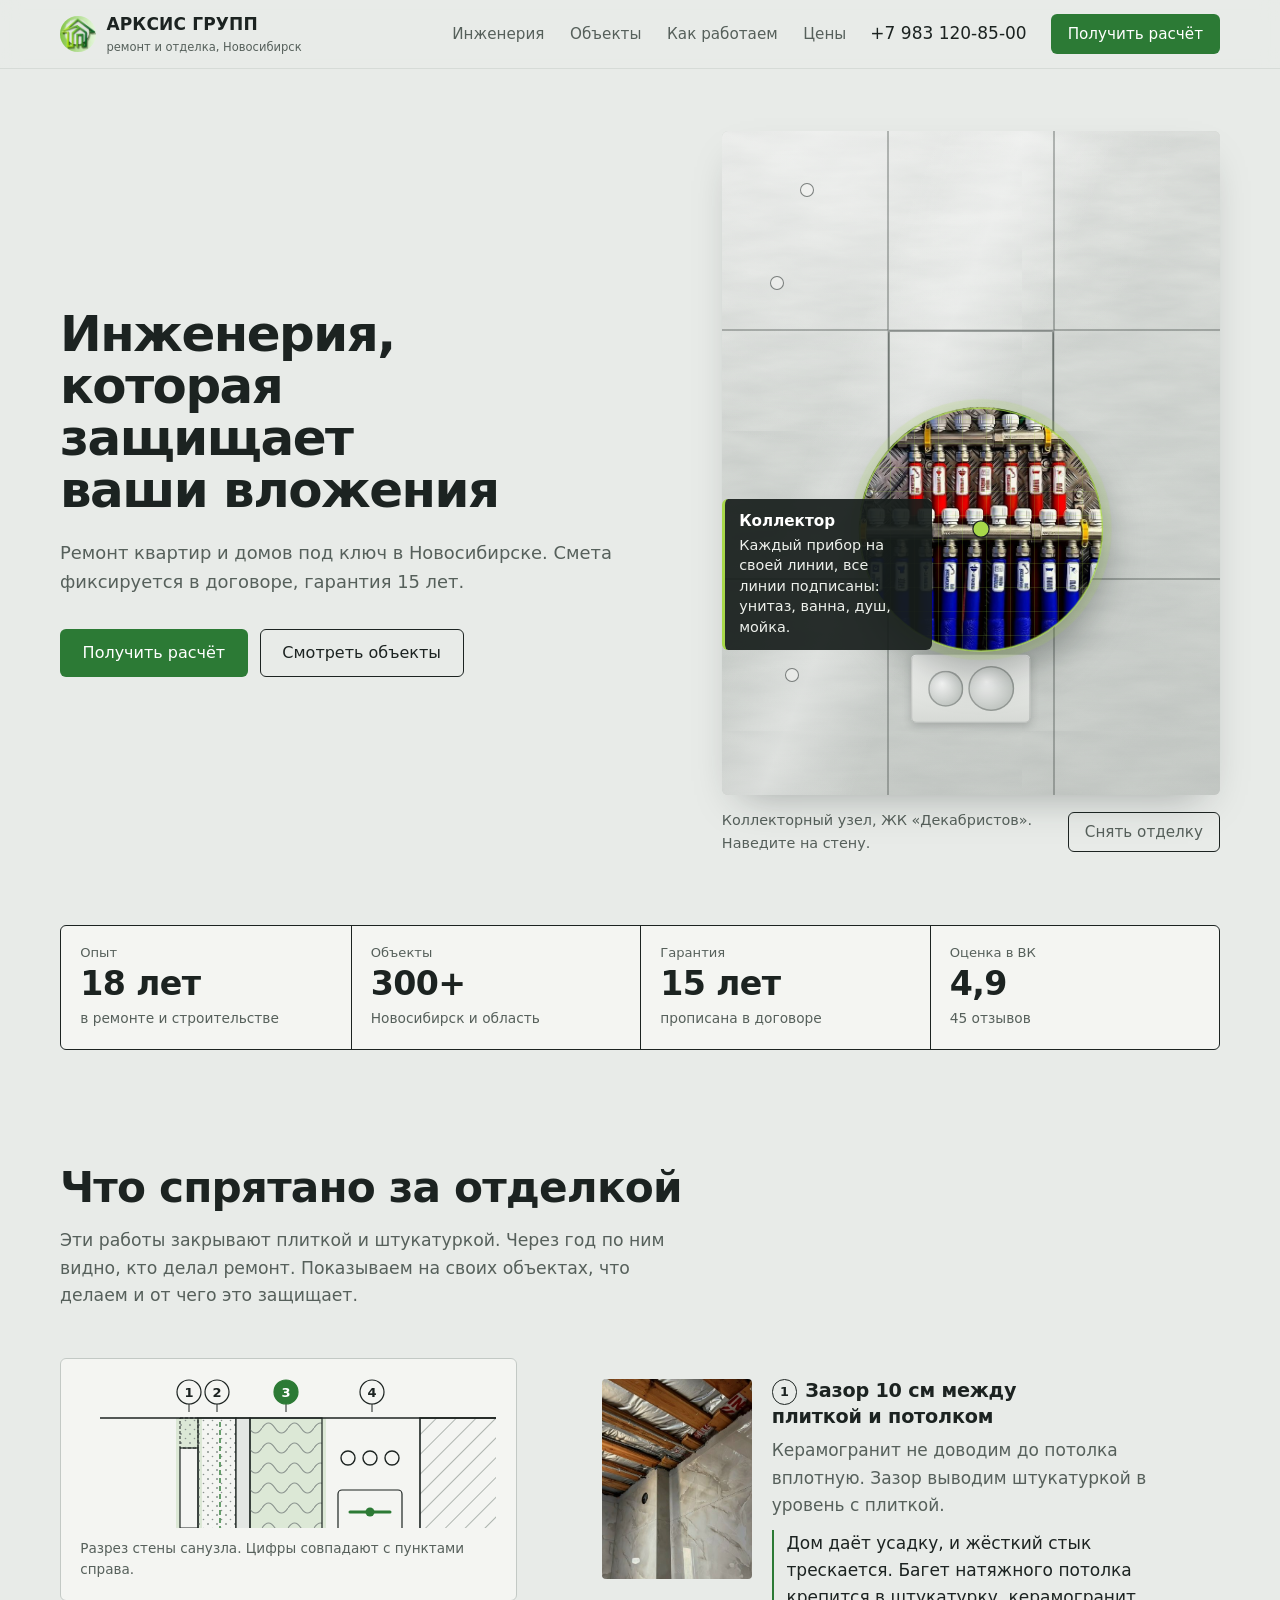
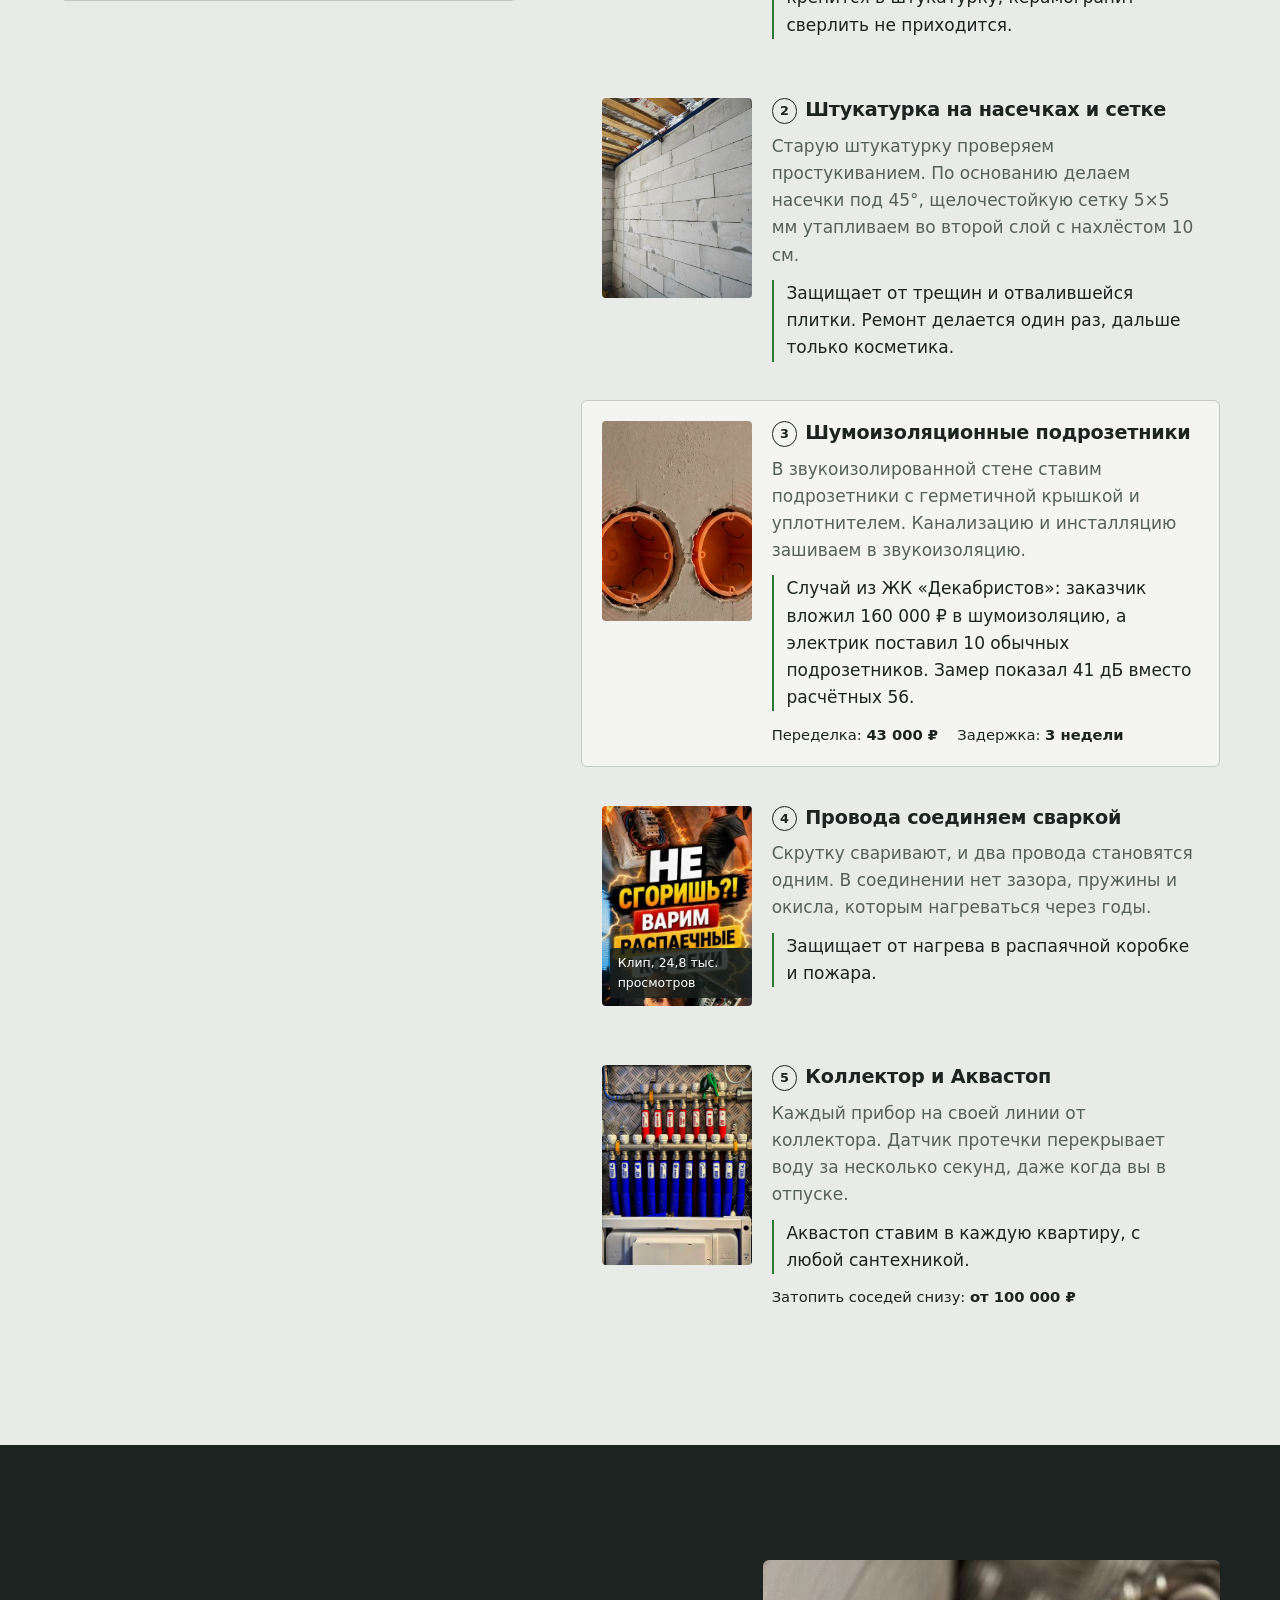
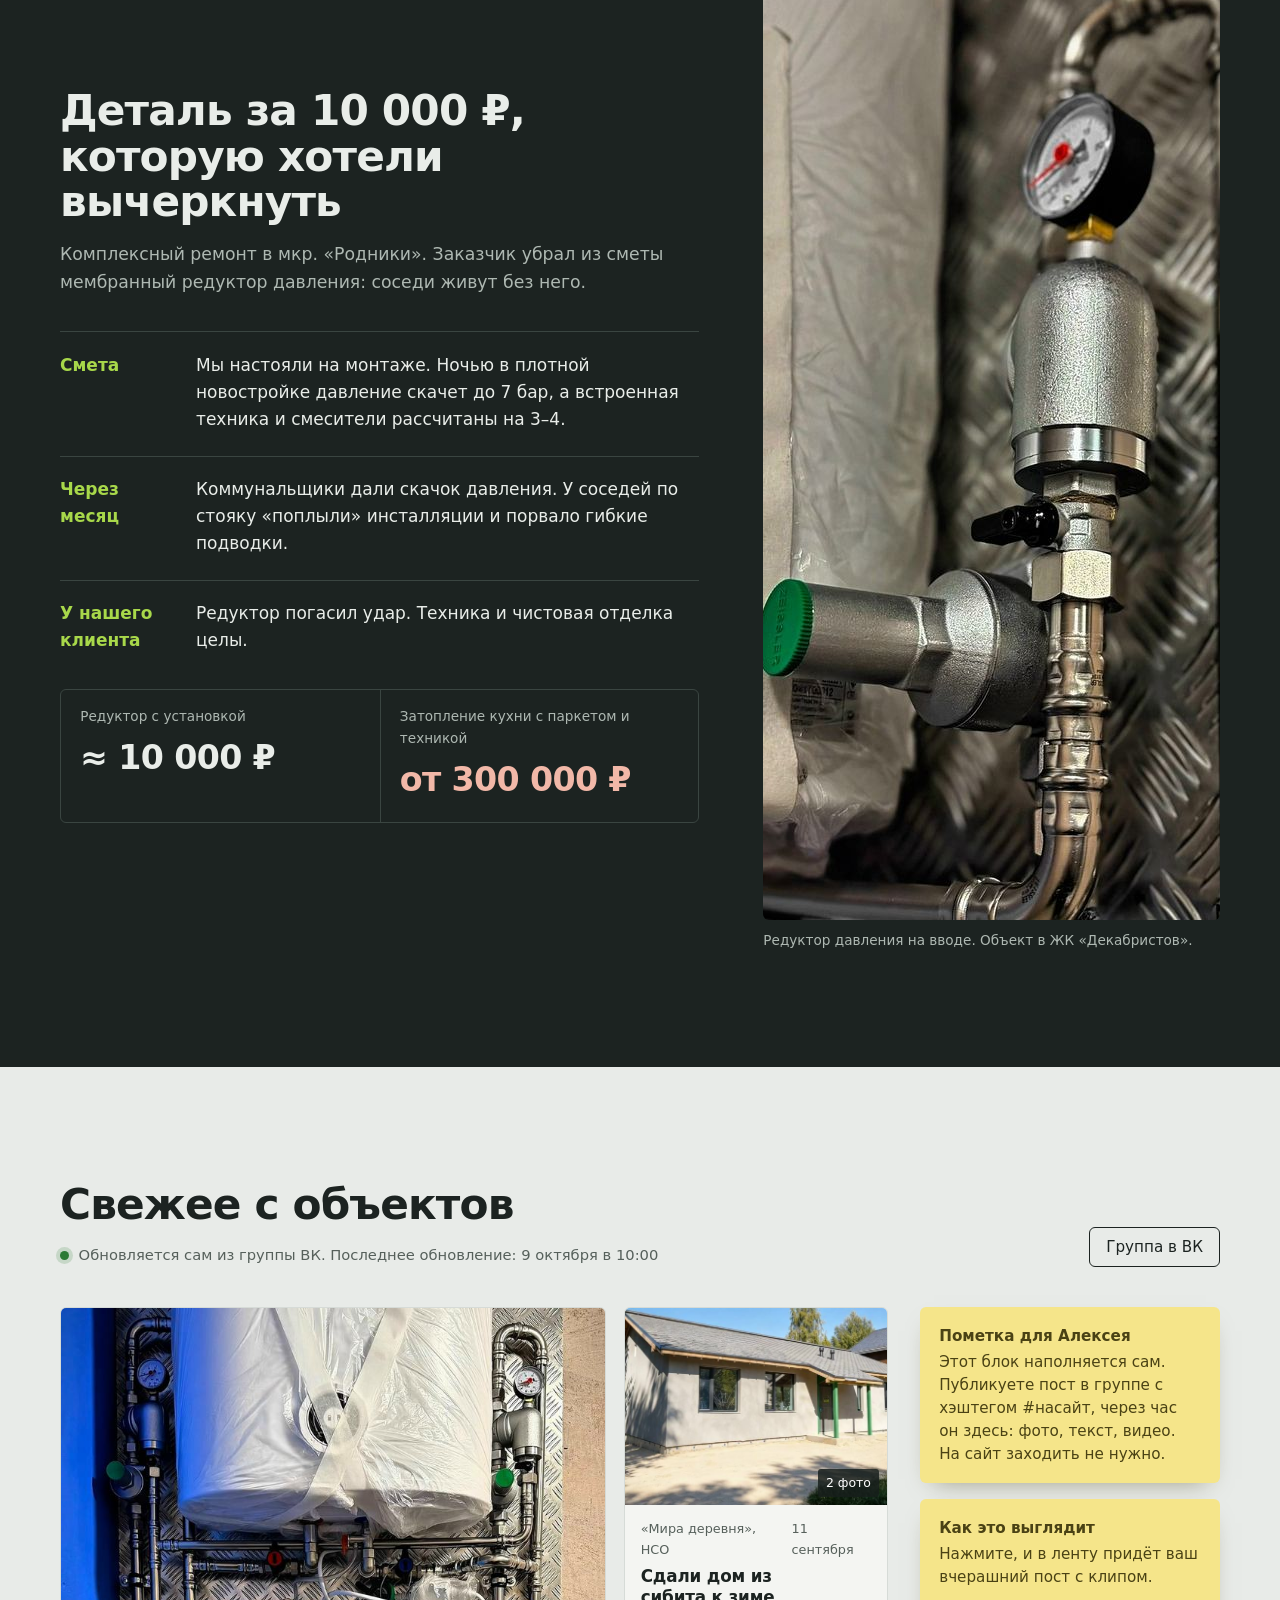
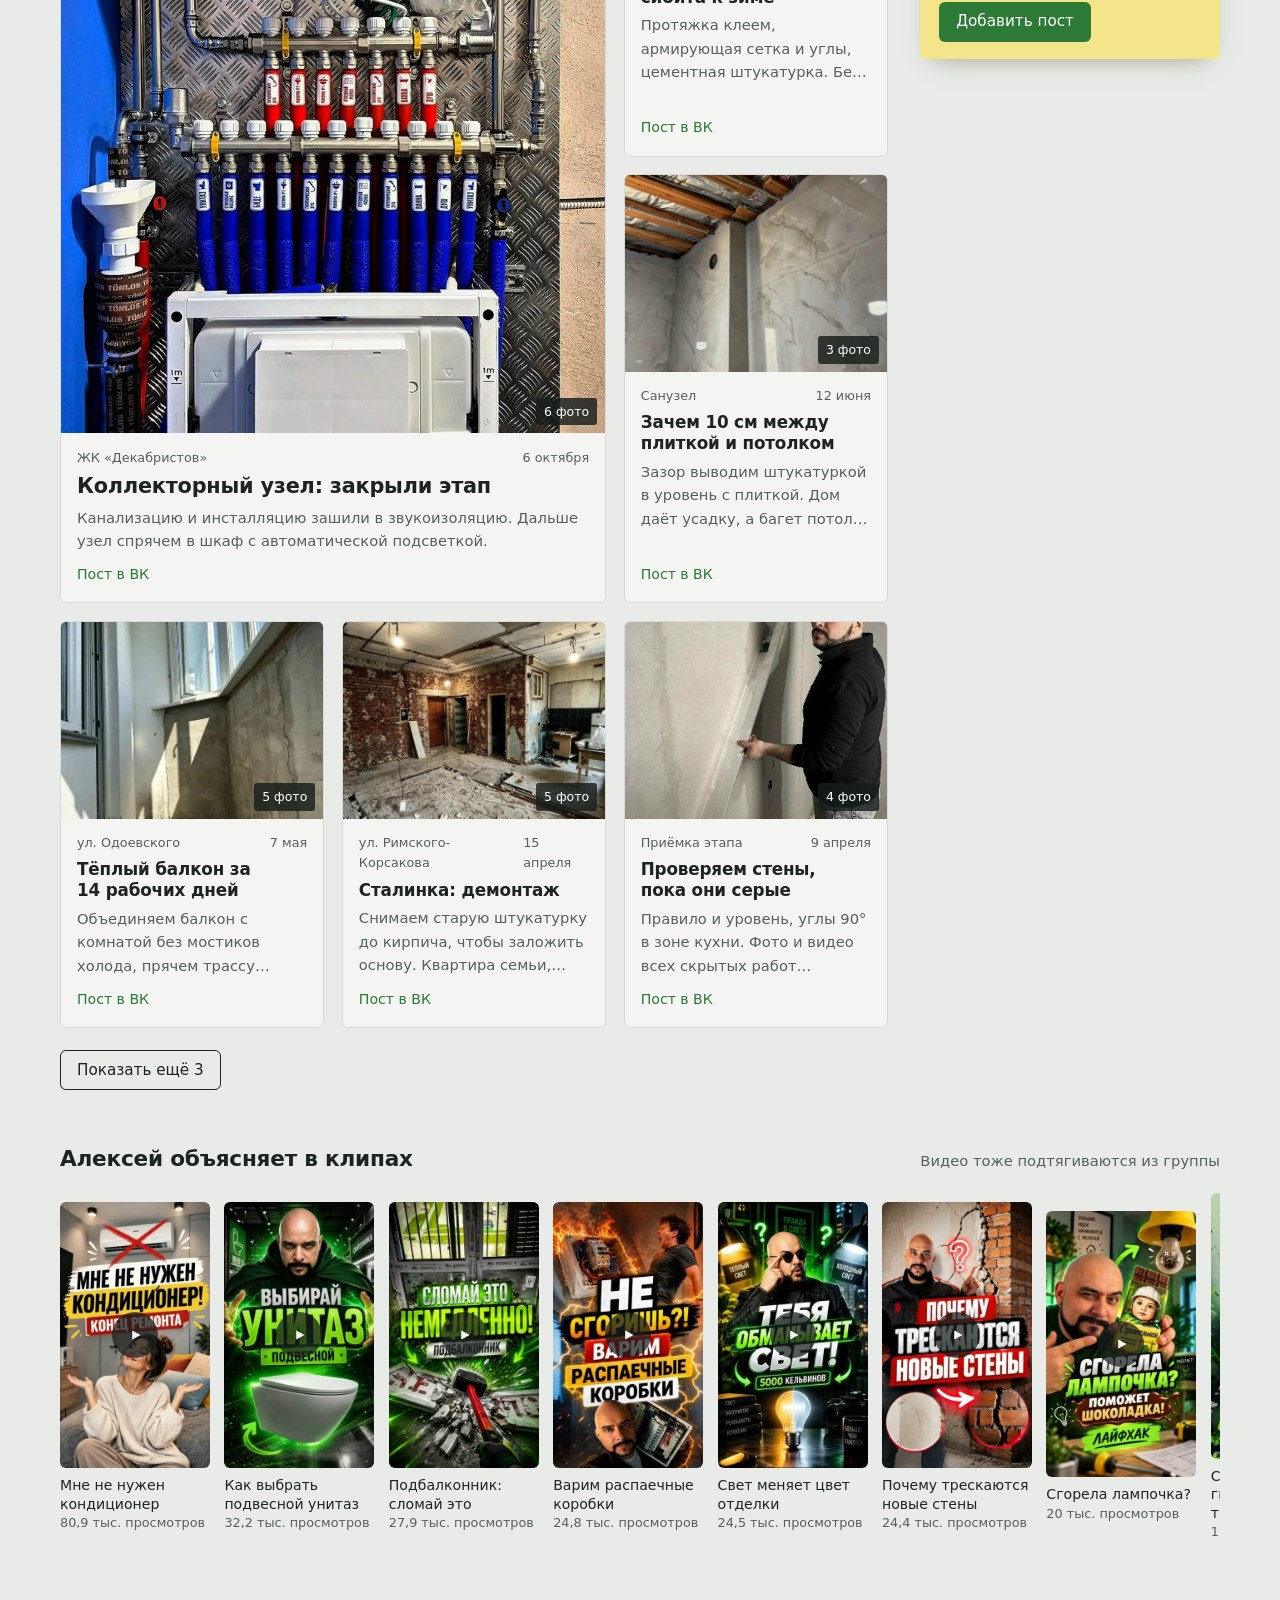
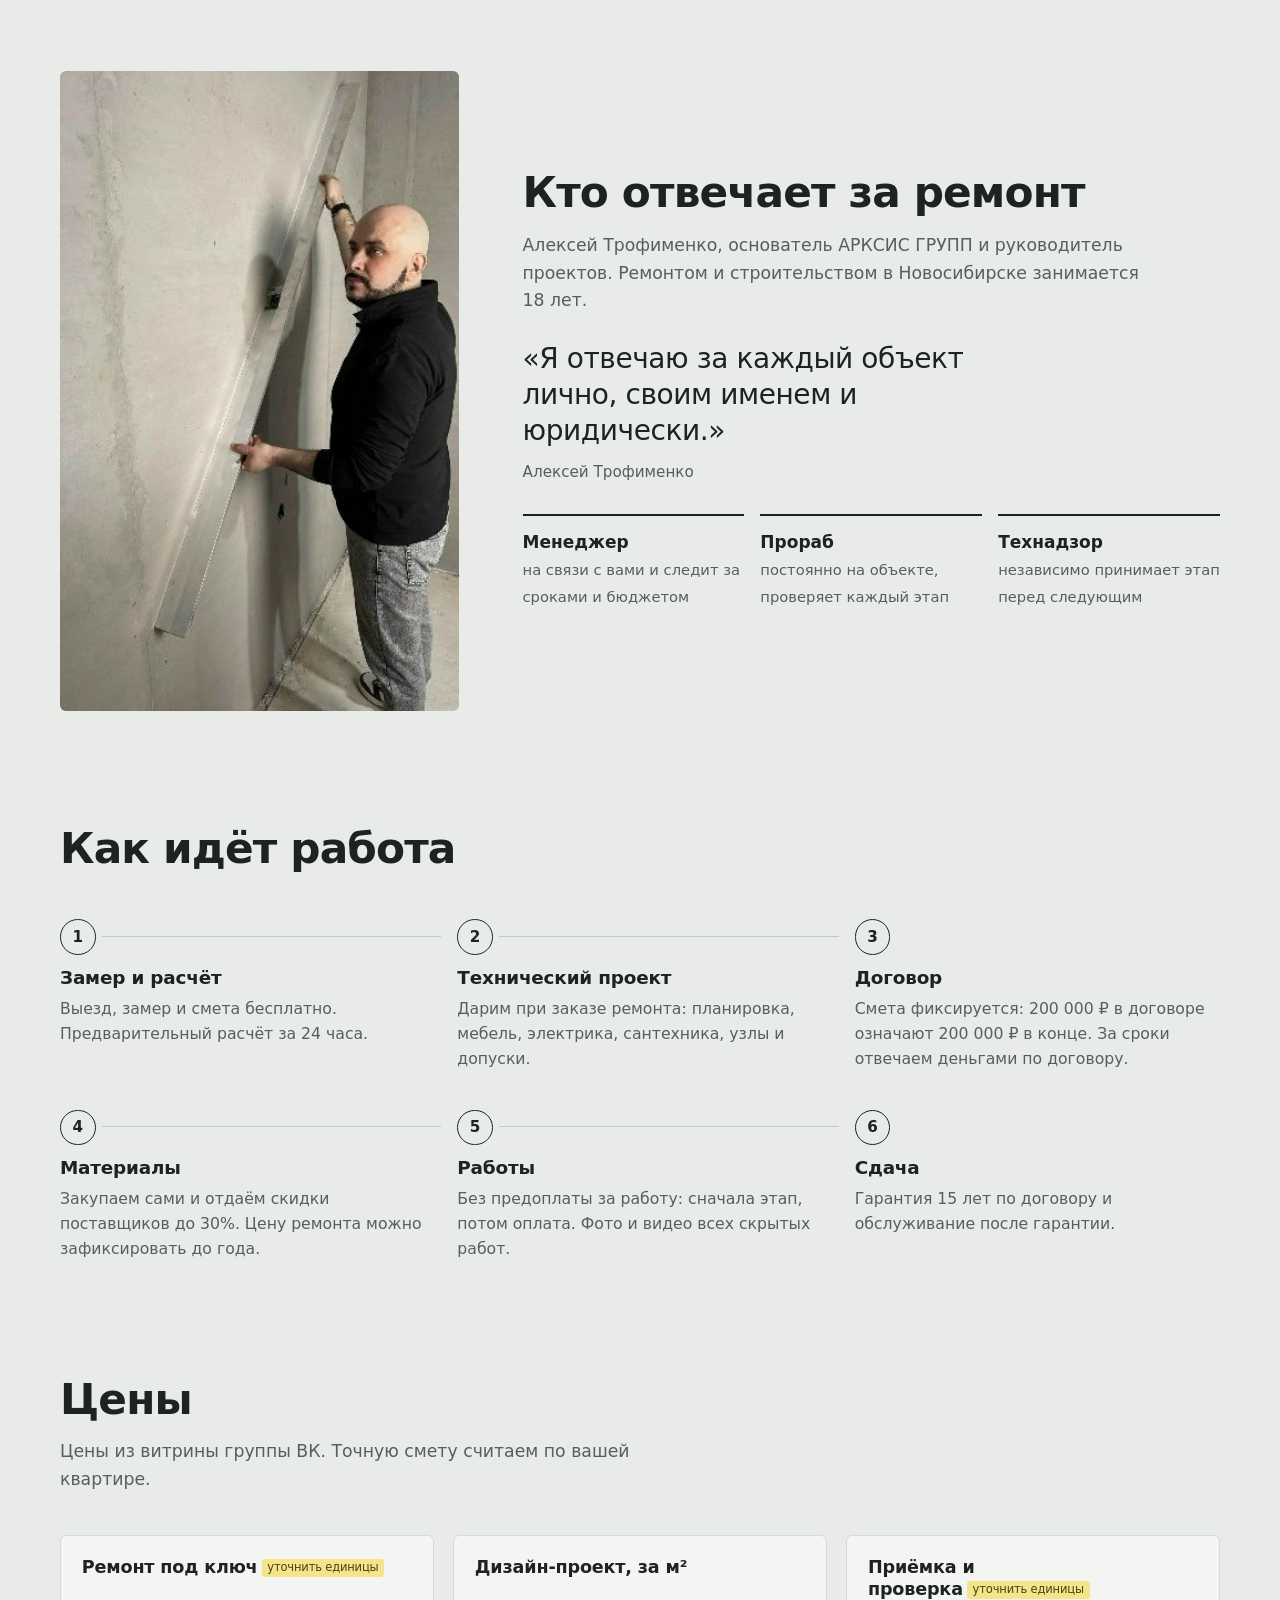
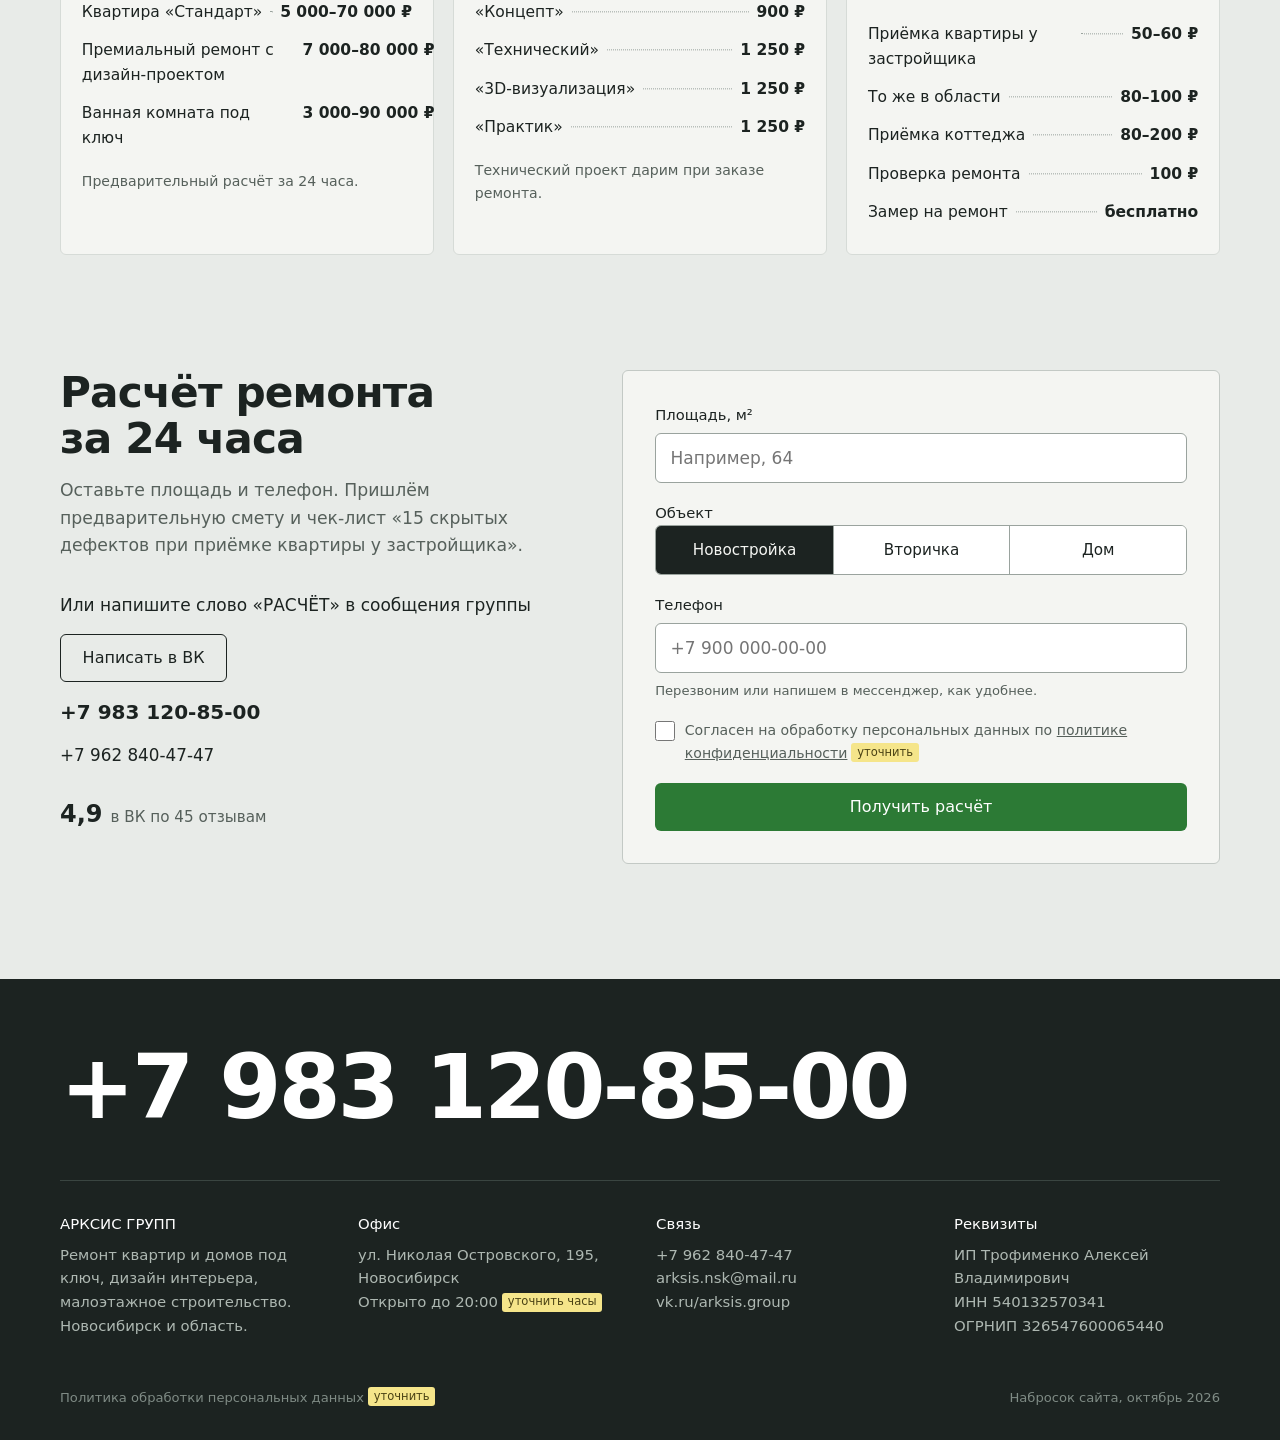
==== arksis/index.html @ 44a3e2b9 "Набросок сайта для АРКСИС ГРУПП (ремонт, Новосибирск): рентген стены и посты из ВК Co-Authored-By: C" ====
<!doctype html>
<html lang="ru">
<head>
<meta charset="utf-8">
<meta name="viewport" content="width=device-width, initial-scale=1, viewport-fit=cover">
<title>Ремонт квартир под ключ в Новосибирске | АРКСИС ГРУПП</title>
<meta name="description" content="Ремонт квартир и домов под ключ в Новосибирске. Смета фиксируется в договоре, гарантия 15 лет, технический дизайн-проект в подарок. Расчёт за 24 часа.">
<meta name="robots" content="noindex, nofollow">
<meta http-equiv="Content-Security-Policy" content="default-src 'self'; script-src 'self'; style-src 'self' 'unsafe-inline' https://fonts.googleapis.com; font-src https://fonts.gstatic.com; img-src 'self' data:; frame-src https://vkvideo.ru https://vk.com https://vk.ru; connect-src 'self'; form-action 'none'; base-uri 'self'">
<meta name="referrer" content="strict-origin-when-cross-origin">
<meta property="og:type" content="website">
<meta property="og:title" content="АРКСИС ГРУПП: инженерия, которая защищает ваши вложения">
<meta property="og:description" content="Ремонт квартир и домов под ключ в Новосибирске. Набросок сайта.">
<meta property="og:image" content="https://almes37.github.io/arksis/img/og.jpg">
<meta property="og:url" content="https://almes37.github.io/arksis/">
<meta property="og:image:width" content="1200">
<meta property="og:image:height" content="630">
<meta name="theme-color" content="#E8EBE8">
<link rel="icon" href="img/logo.jpg">
<link rel="preconnect" href="https://fonts.googleapis.com">
<link rel="preconnect" href="https://fonts.gstatic.com" crossorigin>
<link href="https://fonts.googleapis.com/css2?family=Geologica:wght@300..700&display=swap" rel="stylesheet">
<link rel="preload" as="image" href="img/hero-collector.jpg">
<script type="application/ld+json">
{"@context":"https://schema.org","@type":"HomeAndConstructionBusiness","name":"АРКСИС ГРУПП","description":"Ремонт квартир и домов под ключ, дизайн интерьера, малоэтажное строительство","telephone":["+7 983 120-85-00","+7 962 840-47-47"],"email":"arksis.nsk@mail.ru","address":{"@type":"PostalAddress","streetAddress":"ул. Николая Островского, 195","addressLocality":"Новосибирск","addressCountry":"RU"},"areaServed":"Новосибирск и Новосибирская область","sameAs":["https://vk.ru/arksis.group"],"aggregateRating":{"@type":"AggregateRating","ratingValue":"4.9","reviewCount":"45"}}
</script>
<style>
:root{
  --bg:#E8EBE8; --paper:#F4F5F2; --ink:#1C2321; --muted:#56605B; --line:#C3C9C5; --line-2:#D6DBD7;
  --green:#2C7A35; --green-d:#22622A; --lime:#A8D84A; --tint:#DCE8D6; --note:#F5E58A; --note-ink:#4A4214;
  --r:6px; --wrap:1240px; --pad:clamp(16px,4vw,40px);
  --sh:0 18px 40px -18px rgba(28,35,33,.35);
  --f:"Geologica",system-ui,-apple-system,"Segoe UI",Roboto,Arial,sans-serif;
  color-scheme:light;
}
*{box-sizing:border-box}
html{scroll-behavior:smooth;-webkit-text-size-adjust:100%}
@media (prefers-reduced-motion:reduce){html{scroll-behavior:auto}}
body{margin:0;background:var(--bg);color:var(--ink);font:400 17px/1.6 var(--f);font-feature-settings:"tnum" 0;-webkit-font-smoothing:antialiased}
img{max-width:100%;display:block}
a{color:inherit}
button{font:inherit;color:inherit}
:focus-visible{outline:2px solid var(--green);outline-offset:3px;border-radius:3px}
.wrap{max-width:var(--wrap);margin-inline:auto;padding-inline:var(--pad)}
.sr{position:absolute!important;width:1px;height:1px;overflow:hidden;clip:rect(0 0 0 0);white-space:nowrap}
h1,h2,h3{margin:0;font-weight:600;letter-spacing:-.02em;text-wrap:balance}
h2{font-size:clamp(1.9rem,3.3vw,2.9rem);line-height:1.08}
h3{font-size:1.2rem;line-height:1.25;letter-spacing:-.01em}
p{margin:0}
.lead{color:var(--muted);font-size:1.08rem;max-width:58ch;margin-top:1rem}
section{padding-block:clamp(4.5rem,9vw,7.5rem)}
.num{font-variant-numeric:tabular-nums}

/* кнопки */
.btn{display:inline-flex;align-items:center;justify-content:center;gap:.5rem;min-height:48px;padding:0 1.35rem;border-radius:var(--r);border:1.5px solid transparent;font-weight:500;font-size:1rem;text-decoration:none;cursor:pointer;white-space:nowrap;transition:background-color .2s,border-color .2s,transform .12s}
.btn:active{transform:translateY(1px)}
.btn-main{background:var(--green);color:#fff}
.btn-main:hover{background:var(--green-d)}
.btn-line{border-color:var(--ink);background:transparent}
.btn-line:hover{background:var(--ink);color:var(--paper)}
.btn-small{min-height:40px;padding:0 1rem;font-size:.95rem}

/* пометки наброска */
.ask{display:inline-block;background:var(--note);color:var(--note-ink);font-size:.72rem;font-weight:500;line-height:1;padding:.32em .5em;border-radius:3px;vertical-align:.15em;margin-left:.35em;white-space:nowrap}
.sketch-note{background:var(--note);color:var(--note-ink);border-radius:var(--r);padding:1.1rem 1.2rem;font-size:.95rem;line-height:1.5;box-shadow:0 10px 24px -14px rgba(74,66,20,.6)}
.sketch-note b{display:block;font-weight:600;margin-bottom:.25rem}

/* шапка */
.top{position:sticky;top:0;z-index:30;background:rgba(232,235,232,.88);backdrop-filter:blur(10px);-webkit-backdrop-filter:blur(10px);border-bottom:1px solid var(--line-2)}
.top .wrap{display:flex;align-items:center;gap:1.5rem;height:68px}
.brand{display:flex;align-items:center;gap:.65rem;text-decoration:none;font-weight:600;letter-spacing:.01em}
.brand img{width:36px;height:36px;border-radius:50%}
.brand small{display:block;font-weight:400;font-size:.72rem;color:var(--muted);letter-spacing:0}
.nav{display:flex;gap:1.6rem;margin-left:auto}
.nav a{text-decoration:none;color:var(--muted);font-size:.95rem;white-space:nowrap}
.nav a:hover{color:var(--ink)}
.top-phone{font-weight:500;text-decoration:none;white-space:nowrap}
@media (max-width:1140px){.nav{display:none}.top-phone{margin-left:auto}}
.brand span{white-space:nowrap}
@media (max-width:560px){.top .wrap{height:58px;gap:.75rem}.top-phone{display:none}.brand small{display:none}.brand{font-size:.95rem;margin-right:auto}.brand img{width:32px;height:32px}}

/* первый экран */
.hero{padding-block:clamp(1.5rem,4vw,3rem) clamp(2rem,5vw,3.5rem)}
.hero .wrap{display:grid;grid-template-columns:minmax(0,6fr) minmax(0,5fr);gap:clamp(2rem,5vw,4.5rem);align-items:center;min-height:calc(100dvh - 68px - 5rem)}
.hero h1{font-size:clamp(2.3rem,3.9vw,3.5rem);line-height:1.04;letter-spacing:-.03em;max-width:15ch}
.hero .lead{font-size:clamp(1.05rem,1.4vw,1.2rem);margin-top:1.4rem}
.hero-cta{display:flex;flex-wrap:wrap;gap:.75rem;margin-top:2rem}
.hero-visual{justify-self:end;width:100%;max-width:calc(min(100dvh - 190px, 760px) * .75)}
@media (max-width:860px){
  .hero .wrap{grid-template-columns:1fr;min-height:0;gap:2rem}
  .hero-visual{justify-self:stretch;max-width:520px;margin-inline:auto}
}

/* рентген стены */
.xr{position:relative;aspect-ratio:3/4;border-radius:var(--r);overflow:hidden;background:#cdd1cd;box-shadow:var(--sh);touch-action:pan-y;user-select:none;-webkit-user-select:none;cursor:crosshair}
.xr-finish{position:absolute;inset:0;
  --seam:linear-gradient(rgba(58,66,62,.34),rgba(58,66,62,.34));
  background-image:
    var(--seam),var(--seam),var(--seam),var(--seam),
    linear-gradient(112deg,rgba(255,255,255,0) 28%,rgba(255,255,255,.38) 40%,rgba(255,255,255,0) 52%),
    radial-gradient(120% 80% at 20% 0%,rgba(255,255,255,.5),rgba(255,255,255,0) 60%),
    url("data:image/svg+xml,%3Csvg xmlns='http://www.w3.org/2000/svg' width='300' height='300'%3E%3Cfilter id='n'%3E%3CfeTurbulence type='fractalNoise' baseFrequency='.012 .05' numOctaves='4' seed='7'/%3E%3CfeColorMatrix values='0 0 0 0 .35  0 0 0 0 .38  0 0 0 0 .37  0 0 0 .32 -.05'/%3E%3C/filter%3E%3Crect width='100%25' height='100%25' filter='url(%23n)'/%3E%3C/svg%3E"),
    linear-gradient(170deg,#e4e6e3,#d3d7d3 55%,#c8ccc8);
  background-size:100% 2px,100% 2px,2px 100%,2px 100%,100% 100%,100% 100%,300px 300px,100% 100%;
  background-position:0 30%,0 67.5%,33.333% 0,66.666% 0,0 0,0 0,0 0,0 0;
  background-repeat:no-repeat,no-repeat,no-repeat,no-repeat,no-repeat,no-repeat,repeat,no-repeat}
.xr-door{position:absolute;left:33.333%;top:30%;width:33.333%;height:37.5%;border-radius:2px;box-shadow:inset 0 0 0 2px rgba(40,48,45,.42),inset 0 2px 0 rgba(255,255,255,.45),0 0 0 1px rgba(255,255,255,.3)}

.xr-door::after{content:"";position:absolute;left:3%;right:3%;bottom:-7px;height:4px;border-radius:3px;background:#fff7e0;box-shadow:0 0 22px 8px rgba(255,232,180,.6),0 0 4px 1px rgba(255,240,205,.9)}
.xr-flush{position:absolute;left:50%;top:84%;width:24%;aspect-ratio:2/1.15;transform:translate(-50%,-50%);border-radius:5px;background:linear-gradient(180deg,#f7f8f6,#d6d9d5);box-shadow:0 3px 8px rgba(30,38,35,.22),inset 0 1px 0 #fff,inset 0 0 0 1px rgba(40,48,45,.18)}
.xr-flush::before,.xr-flush::after{content:"";position:absolute;top:50%;width:30%;aspect-ratio:1;border-radius:50%;transform:translateY(-50%);background:radial-gradient(circle at 40% 35%,#ffffff,#c3c8c4 70%);box-shadow:inset 0 0 0 1.5px rgba(40,48,45,.3)}
.xr-flush::before{left:14%}.xr-flush::after{right:14%;width:38%;}
.xr-inside{position:absolute;inset:0;clip-path:circle(var(--lr,0px) at var(--x,50%) var(--y,50%));will-change:clip-path}
.xr-inside img{width:100%;height:100%;object-fit:cover}
.xr-inside::after{content:"";position:absolute;inset:0;background-image:linear-gradient(rgba(168,216,74,.16) 1px,transparent 1px),linear-gradient(90deg,rgba(168,216,74,.16) 1px,transparent 1px);background-size:24px 24px;pointer-events:none}
.xr-ring{position:absolute;left:0;top:0;width:200px;height:200px;margin:-100px 0 0 -100px;border-radius:50%;pointer-events:none;border:1.5px solid var(--lime);box-shadow:0 0 0 7px rgba(168,216,74,.16),0 16px 34px rgba(10,20,15,.38);transform:translate(var(--x,50%),var(--y,50%)) scale(var(--k,1));will-change:transform;transition:opacity .3s}
.xr-ring::before{content:"";position:absolute;inset:-1px;border-radius:50%;background:repeating-conic-gradient(from 0deg,rgba(246,250,240,.9) 0 .8deg,transparent .8deg 10deg);-webkit-mask:radial-gradient(circle,transparent calc(100% - 9px),#000 calc(100% - 8px));mask:radial-gradient(circle,transparent calc(100% - 9px),#000 calc(100% - 8px))}
.xr.is-open .xr-ring{opacity:0}
.xr-spot{position:absolute;width:30px;height:30px;margin:-15px 0 0 -15px;border-radius:50%;border:0;background:transparent;cursor:pointer;padding:0;display:grid;place-items:center}
.xr-spot::before{content:"";width:12px;height:12px;border-radius:50%;border:1.5px solid rgba(28,35,33,.55);background:rgba(244,245,242,.55);transition:transform .2s,background-color .2s}
.xr-spot:hover::before,.xr-spot.is-on::before{transform:scale(1.25);background:var(--lime);border-color:var(--ink)}
.xr-tip{position:absolute;max-width:min(270px,62%);padding:.75rem .9rem .8rem;border-radius:var(--r);background:rgba(23,30,28,.92);color:#EEF1EC;font-size:.9rem;line-height:1.42;pointer-events:none;opacity:0;transform:translateY(4px);transition:opacity .25s,transform .25s;border-left:3px solid var(--lime)}
.xr-tip.is-on{opacity:1;transform:none}
.xr-tip strong{display:block;font-weight:600;color:#fff;margin-bottom:.15rem;font-size:.95rem}
.xr-bar{display:flex;align-items:center;justify-content:space-between;gap:1rem;margin-top:.9rem;font-size:.9rem;color:var(--muted)}
.xr-bar .btn{flex:none}
.xr-tip.is-dock{left:10px;right:10px;top:auto;bottom:10px;max-width:none}
@media (max-width:560px){.xr-bar{flex-direction:column;align-items:flex-start;gap:.6rem}}
@media (prefers-reduced-motion:reduce){.xr-tip,.xr-spot::before,.xr-ring{transition:none}}

/* штамп */
.stamp{display:grid;grid-template-columns:repeat(4,1fr);border:1.5px solid var(--ink);border-radius:var(--r);background:var(--paper)}
.stamp div{padding:1rem 1.2rem 1.15rem;border-left:1px solid var(--ink)}
.stamp div:first-child{border-left:0}
.stamp span{display:block;font-size:.82rem;color:var(--muted)}
.stamp b{display:block;font-size:clamp(1.6rem,2.6vw,2.2rem);font-weight:600;letter-spacing:-.02em;line-height:1.15;margin-top:.15rem}
.stamp small{font-size:.86rem;color:var(--muted)}
@media (max-width:760px){.stamp{grid-template-columns:1fr 1fr}.stamp div:nth-child(3){border-left:0}.stamp div:nth-child(n+3){border-top:1px solid var(--ink)}}

/* что спрятано за отделкой */
.eng-grid{display:grid;grid-template-columns:minmax(0,5fr) minmax(0,7fr);gap:clamp(2rem,5vw,4.5rem);margin-top:3rem;align-items:start}
.cut{margin:0;position:sticky;top:96px;background:var(--paper);border:1px solid var(--line);border-radius:var(--r);padding:1.2rem}
.cut svg{width:100%;height:auto;display:block}
.cut figcaption{font-size:.85rem;color:var(--muted);margin-top:.6rem}
.cut .band{transition:fill .25s}
.cut [data-layer] .hl{fill:var(--tint);opacity:0;transition:opacity .25s}
.cut [data-layer].is-on .hl{opacity:1}
.cut [data-layer].is-on .mark circle{fill:var(--green);stroke:var(--green)}
.cut [data-layer].is-on .mark text{fill:#fff}
.layers{display:grid;gap:1.1rem;counter-reset:l}
.layer{display:grid;grid-template-columns:150px minmax(0,1fr);gap:1.25rem;padding:1.25rem;border-radius:var(--r);border:1px solid transparent;transition:border-color .25s,background-color .25s}
.layer.is-on{background:var(--paper);border-color:var(--line)}
.layer-pic{position:relative;border-radius:4px;overflow:hidden;aspect-ratio:3/4;background:#cfd4d0}
.layer-pic img{width:100%;height:100%;object-fit:cover}
.layer-pic button{all:unset;cursor:pointer;display:block;width:100%;height:100%}
.layer-pic .play{position:absolute;left:8px;bottom:8px;background:rgba(23,30,28,.85);color:#fff;font-size:.78rem;padding:.3rem .5rem;border-radius:3px}
.layer h3 .n{display:inline-grid;place-items:center;width:1.6rem;height:1.6rem;border-radius:50%;border:1.5px solid currentColor;font-size:.8rem;margin-right:.5rem;vertical-align:.1em}
.layer p{margin-top:.55rem;color:var(--muted)}
.layer .why{color:var(--ink);margin-top:.7rem;padding-left:.8rem;border-left:2px solid var(--green)}
.layer .money{display:flex;flex-wrap:wrap;gap:.4rem 1.2rem;margin-top:.7rem;font-size:.92rem}
.layer .money b{font-weight:600}
@media (max-width:900px){.eng-grid{grid-template-columns:1fr}.cut{position:relative;top:0}}
@media (max-width:520px){.layer{grid-template-columns:96px minmax(0,1fr);padding:1rem .25rem;gap:1rem}}

/* кейс */
.case{background:var(--ink);color:#E9EDE9}
.case .lead{color:#AEB8B2}
.case-grid{display:grid;grid-template-columns:minmax(0,7fr) minmax(0,5fr);gap:clamp(2rem,5vw,4.5rem);align-items:center}
.steps-case{list-style:none;margin:2.2rem 0 0;padding:0;display:grid;gap:1.4rem}
.steps-case li{display:grid;grid-template-columns:7.5rem minmax(0,1fr);gap:1rem;padding-top:1.2rem;border-top:1px solid #3A4541}
.steps-case b{font-weight:600;color:var(--lime)}
.ledger{display:grid;grid-template-columns:1fr 1fr;margin-top:2.2rem;border:1px solid #3A4541;border-radius:var(--r)}
.ledger div{padding:1rem 1.2rem}
.ledger div+div{border-left:1px solid #3A4541}
.ledger span{display:block;font-size:.85rem;color:#AEB8B2}
.ledger b{display:block;font-size:clamp(1.5rem,2.6vw,2.1rem);font-weight:600;letter-spacing:-.02em;margin-top:.2rem}
.ledger .loss b{color:#F2B8A8}
.case figure{margin:0}
.case figure img{border-radius:var(--r);aspect-ratio:3/4;object-fit:cover;width:100%}
.case figcaption{font-size:.85rem;color:#AEB8B2;margin-top:.6rem}
@media (max-width:860px){.case-grid{grid-template-columns:1fr}.case figure{max-width:420px}.steps-case li{grid-template-columns:1fr;gap:.2rem}}

/* лента из ВК */
.feed-head{display:flex;flex-wrap:wrap;align-items:flex-end;justify-content:space-between;gap:1.5rem}
.feed-status{display:flex;align-items:center;gap:.6rem;font-size:.92rem;color:var(--muted);margin-top:1rem}
.feed-status i{width:9px;height:9px;border-radius:50%;background:var(--green);box-shadow:0 0 0 4px rgba(44,122,53,.18)}
.feed-wrap{display:grid;grid-template-columns:minmax(0,1fr) 300px;gap:2rem;margin-top:2.5rem;align-items:start}
.feed{display:grid;grid-template-columns:repeat(3,minmax(0,1fr));gap:1.1rem}
.post{position:relative;background:var(--paper);border-radius:var(--r);overflow:hidden;display:flex;flex-direction:column;border:1px solid var(--line-2)}
.post-pic{all:unset;cursor:pointer;display:block;position:relative;aspect-ratio:4/3;background:#cfd4d0;overflow:hidden}
.post-pic img{width:100%;height:100%;object-fit:cover;transition:transform .5s cubic-bezier(.2,.7,.2,1)}
.post-pic:hover img{transform:scale(1.03)}
.post-pic .count{position:absolute;right:8px;bottom:8px;background:rgba(23,30,28,.82);color:#fff;font-size:.78rem;padding:.25rem .5rem;border-radius:3px}
.post-body{padding:.9rem 1rem 1.05rem;display:flex;flex-direction:column;gap:.35rem;flex:1}
.post-meta{display:flex;justify-content:space-between;gap:.5rem;font-size:.8rem;color:var(--muted)}
.post h3{font-size:1.05rem}
.post p{font-size:.92rem;color:var(--muted);display:-webkit-box;-webkit-line-clamp:3;-webkit-box-orient:vertical;overflow:hidden}
.post a{font-size:.88rem;color:var(--green);text-decoration:none;font-weight:500;margin-top:auto;padding-top:.3rem}
.post a:hover{text-decoration:underline}
.post.is-big{grid-column:span 2;grid-row:span 2}
.post.is-big .post-pic{aspect-ratio:auto;flex:1 1 auto;min-height:320px}
.post.is-big .post-body{flex:none}
.post.is-big h3{font-size:1.3rem}
.post.is-new{outline:2px solid var(--green);outline-offset:-2px}
.post .badge{position:absolute;left:10px;top:10px;z-index:2;background:var(--green);color:#fff;font-size:.78rem;font-weight:500;padding:.3rem .55rem;border-radius:3px}
.post.skel{min-height:300px;background:linear-gradient(100deg,#e3e6e3 30%,#eef0ed 50%,#e3e6e3 70%) 0 0/300% 100%;animation:sk 1.4s linear infinite;border:0}
@keyframes sk{to{background-position:-150% 0}}
@media (prefers-reduced-motion:reduce){.post.skel{animation:none}.post-pic img{transition:none}}
.feed-more{margin-top:1.4rem}
.feed-error{grid-column:1/-1;padding:2rem;border:1px dashed var(--line);border-radius:var(--r);color:var(--muted)}
.feed-aside{position:sticky;top:96px;display:grid;gap:1rem}
.clips-head{display:flex;align-items:baseline;justify-content:space-between;gap:1rem;margin-top:3.5rem}
.clips-head h3{font-size:1.35rem}
.clips{display:grid;grid-auto-flow:column;grid-auto-columns:minmax(150px,180px);gap:.9rem;overflow-x:auto;scroll-snap-type:x mandatory;padding-bottom:.8rem;margin-top:1.2rem;scrollbar-width:thin}
.clip{all:unset;cursor:pointer;scroll-snap-align:start;display:block}
.clip .c-pic{display:block;position:relative;aspect-ratio:9/16;border-radius:var(--r);overflow:hidden;background:#cfd4d0}
.clip img{width:100%;height:100%;object-fit:cover}
.clip .c-pic::after{content:"";position:absolute;left:50%;top:50%;width:46px;height:46px;margin:-23px 0 0 -23px;border-radius:50%;background:rgba(23,30,28,.72) url("data:image/svg+xml,%3Csvg xmlns='http://www.w3.org/2000/svg' viewBox='0 0 24 24'%3E%3Cpath d='M9 7l9 5-9 5z' fill='%23fff'/%3E%3C/svg%3E") center/22px no-repeat}
.clip b{display:block;font-weight:500;font-size:.88rem;line-height:1.3;margin-top:.5rem}
.clip > span:last-child{display:block;font-size:.8rem;color:var(--muted)}
.clip:focus-visible .c-pic{outline:2px solid var(--green);outline-offset:2px}
@media (max-width:1020px){.feed-wrap{grid-template-columns:1fr;gap:1.2rem}.feed-aside{position:relative;top:0;grid-template-columns:1fr 1fr;order:-1}}
@media (max-width:760px){.feed{grid-template-columns:1fr 1fr}.post.is-big{grid-column:span 2;grid-row:auto}.post.is-big .post-pic{min-height:0;aspect-ratio:4/3}.feed-aside{grid-template-columns:1fr}}
@media (max-width:480px){.feed{grid-template-columns:1fr}.post.is-big{grid-column:auto}}

/* окна: галерея и видео */
dialog{border:0;padding:0;border-radius:var(--r);background:var(--paper);color:var(--ink);max-width:min(920px,calc(100vw - 24px));width:100%;max-height:calc(100dvh - 24px);box-shadow:0 30px 80px rgba(0,0,0,.4)}
dialog::backdrop{background:rgba(16,22,20,.72)}
.dlg-close{position:absolute;right:10px;top:10px;z-index:3;width:42px;height:42px;border-radius:50%;border:0;background:rgba(23,30,28,.8);color:#fff;font-size:1.4rem;line-height:1;cursor:pointer}
.gal{display:grid;grid-auto-flow:column;grid-auto-columns:100%;overflow-x:auto;scroll-snap-type:x mandatory;background:#141a18}
.gal img{scroll-snap-align:center;width:100%;height:min(66dvh,620px);object-fit:contain}
.dlg-text{padding:1.2rem 1.4rem 1.5rem;display:grid;gap:.5rem}
.dlg-text .post-meta{justify-content:flex-start;gap:1rem}
.video-box{background:#000;aspect-ratio:9/16;max-height:calc(100dvh - 24px);margin-inline:auto}
#dlgVideo{max-width:min(420px,calc(100vw - 24px));background:#000}
#dlgVideo iframe{width:100%;height:100%;border:0;display:block}

/* кто отвечает */
.who{display:grid;grid-template-columns:minmax(0,4fr) minmax(0,7fr);gap:clamp(2rem,5vw,4.5rem);align-items:center}
.who img{border-radius:var(--r);aspect-ratio:3/4;object-fit:cover;object-position:60% 18%;width:100%;max-width:420px}
.who blockquote{margin:1.6rem 0 0;font-size:clamp(1.3rem,2.2vw,1.75rem);line-height:1.3;font-weight:500;letter-spacing:-.015em;max-width:30ch}
.who cite{display:block;font-style:normal;font-size:.95rem;color:var(--muted);margin-top:.8rem;font-weight:400;letter-spacing:0}
.control{display:grid;grid-template-columns:repeat(3,minmax(0,1fr));gap:1rem;margin-top:2rem}
.control div{padding-top:.8rem;border-top:2px solid var(--ink)}
.control b{display:block;font-weight:600}
.control span{font-size:.92rem;color:var(--muted)}
@media (max-width:760px){.who{grid-template-columns:1fr}.control{grid-template-columns:1fr}}

/* как идёт работа */
.flow{list-style:none;margin:3rem 0 0;padding:0;display:grid;grid-template-columns:repeat(3,minmax(0,1fr));gap:2.4rem 2rem;counter-reset:s}
.flow li{counter-increment:s;position:relative;padding-top:2.9rem}
.flow li::before{content:counter(s);position:absolute;left:0;top:0;width:2.1rem;height:2.1rem;border-radius:50%;display:grid;place-items:center;border:1.5px solid var(--ink);font-weight:600;font-size:.95rem}
.flow li::after{content:"";position:absolute;left:2.6rem;right:-1rem;top:1.05rem;height:1px;background:var(--line)}
.flow li:nth-child(3n)::after{display:none}
.flow h3{font-size:1.15rem}
.flow p{color:var(--muted);margin-top:.45rem;font-size:.98rem}
@media (max-width:860px){.flow{grid-template-columns:1fr}.flow li::after{display:none}.flow li{padding:0 0 0 3.2rem}}

/* цены */
.prices{display:grid;grid-template-columns:repeat(3,minmax(0,1fr));gap:1.2rem;margin-top:2.6rem}
.pgroup{background:var(--paper);border:1px solid var(--line-2);border-radius:var(--r);padding:1.3rem 1.3rem 1.4rem}
.pgroup h3{font-size:1.1rem;margin-bottom:.9rem}
.prow{display:flex;align-items:baseline;gap:.5rem;padding:.42rem 0;font-size:.97rem}
.prow span:first-child{flex:none;max-width:62%}
.prow i{flex:1;border-bottom:1px dotted #9aa39e;transform:translateY(-.3em)}
.prow b{font-weight:600;white-space:nowrap;text-align:right}
.pgroup .note{font-size:.88rem;color:var(--muted);margin-top:.8rem}
@media (max-width:900px){.prices{grid-template-columns:1fr}}

/* расчёт */
.calc{display:grid;grid-template-columns:minmax(0,5fr) minmax(0,6fr);gap:clamp(2rem,5vw,4.5rem);align-items:start}
.alt{margin-top:2rem;display:grid;gap:.9rem}
.alt a.phone{font-size:1.25rem;font-weight:600;text-decoration:none}
.rating{display:inline-flex;align-items:baseline;gap:.5rem;margin-top:1.6rem;font-size:.95rem;color:var(--muted);text-decoration:none}
.rating:hover span{text-decoration:underline}
.rating b{font-size:1.5rem;color:var(--ink);font-weight:600}
form.lead-form{background:var(--paper);border:1px solid var(--line);border-radius:var(--r);padding:clamp(1.2rem,3vw,2rem);display:grid;gap:1.15rem}
.field{display:grid;gap:.4rem}
.field label,.field legend{font-size:.92rem;font-weight:500;padding:0}
.field input[type=text],.field input[type=tel],.field input[type=number]{height:50px;border:1.5px solid #9AA39E;border-radius:var(--r);padding:0 .9rem;font:inherit;background:#fff;color:var(--ink)}
.field input:focus{outline:none;border-color:var(--green);box-shadow:0 0 0 3px rgba(44,122,53,.2)}
.field small{font-size:.82rem;color:var(--muted)}
fieldset.field{border:0;margin:0;padding:0}
.seg{display:grid;grid-template-columns:repeat(3,1fr);border:1.5px solid #9AA39E;border-radius:var(--r);overflow:hidden}
.seg label{position:relative;text-align:center;padding:.75rem .4rem;cursor:pointer;font-weight:400;font-size:.95rem;border-left:1px solid #9AA39E;background:#fff}
.seg label:first-child{border-left:0}
.seg input{position:absolute;opacity:0;inset:0;cursor:pointer}
.seg label:has(input:checked){background:var(--ink);color:var(--paper)}
.seg label:has(input:focus-visible){outline:2px solid var(--green);outline-offset:-4px}
.check{display:flex;gap:.6rem;align-items:flex-start;font-size:.88rem;color:var(--muted)}
.check input{width:20px;height:20px;margin:.1rem 0 0;accent-color:var(--green);flex:none}
.hp{position:absolute;left:-9999px}
.form-status{font-size:.92rem;padding:.8rem 1rem;border-radius:var(--r);background:var(--tint);display:none}
.form-status.is-on{display:block}
.form-status.err{background:#F6DDD5}
@media (max-width:860px){.calc{grid-template-columns:1fr}}

/* подвал */
.foot{background:var(--ink);color:#DDE3DE;padding-block:4rem 2rem}
.foot a{text-decoration:none}
.foot-phone{font-size:clamp(2.2rem,7vw,5.6rem);font-weight:600;letter-spacing:-.035em;line-height:1;display:inline-block;color:#fff}
.foot-phone:hover{color:var(--lime)}
.foot-grid{display:grid;grid-template-columns:repeat(4,minmax(0,1fr));gap:2rem;margin-top:3rem;padding-top:2rem;border-top:1px solid #3A4541;font-size:.93rem;color:#AEB8B2}
.foot-grid b{display:block;color:#fff;font-weight:500;margin-bottom:.4rem}
.foot-grid a:hover{color:#fff}
.foot-bottom{display:flex;flex-wrap:wrap;justify-content:space-between;gap:1rem;margin-top:3rem;font-size:.82rem;color:#7F8B85}
@media (max-width:860px){.foot-grid{grid-template-columns:1fr 1fr}}
@media (max-width:480px){.foot-grid{grid-template-columns:1fr}}
</style>
</head>
<body>

<header class="top">
  <div class="wrap">
    <a class="brand" href="#top" aria-label="АРКСИС ГРУПП, в начало"><img src="img/logo.jpg" alt="" width="36" height="36"><span>АРКСИС ГРУПП<small>ремонт и отделка, Новосибирск</small></span></a>
    <nav class="nav" aria-label="Разделы">
      <a href="#inzheneriya">Инженерия</a>
      <a href="#obekty">Объекты</a>
      <a href="#rabota">Как работаем</a>
      <a href="#ceny">Цены</a>
    </nav>
    <a class="top-phone num" href="tel:+79831208500">+7 983 120-85-00</a>
    <a class="btn btn-main btn-small" href="#raschet">Получить расчёт</a>
  </div>
</header>

<main id="top">

<section class="hero" aria-labelledby="h1">
  <div class="wrap">
    <div>
      <h1 id="h1">Инженерия, которая защищает ваши вложения</h1>
      <p class="lead">Ремонт квартир и домов под ключ в Новосибирске. Смета фиксируется в договоре, гарантия 15 лет.</p>
      <div class="hero-cta">
        <a class="btn btn-main" href="#raschet">Получить расчёт</a>
        <a class="btn btn-line" href="#obekty">Смотреть объекты</a>
      </div>
    </div>

    <div class="hero-visual">
      <div class="xr" id="xr" role="group" aria-label="Стена с плиткой. Под отделкой коллекторный узел с объекта в ЖК «Декабристов». Кнопки на стене показывают узлы.">
        <div class="xr-finish" aria-hidden="true"><div class="xr-door"></div><div class="xr-flush"></div></div>
        <div class="xr-inside"><img src="img/hero-collector.jpg" alt="Коллекторный узел под отделкой: редуктор, коллектор с подписанными линиями, канализация в звукоизоляции" width="1080" height="1440" fetchpriority="high"></div>
        <div class="xr-ring" aria-hidden="true"></div>
        <button class="xr-spot" type="button" style="left:52%;top:60%" data-x="52" data-y="60" data-t="Коллектор" data-d="Каждый прибор на своей линии, все линии подписаны: унитаз, ванна, душ, мойка." aria-label="Коллектор"></button>
        <button class="xr-spot" type="button" style="left:11%;top:23%" data-x="11" data-y="23" data-t="Редуктор давления" data-d="Гасит ночные скачки давления до 7 бар. Техника и смесители рассчитаны на 3–4 бар." aria-label="Редуктор давления"></button>
        <button class="xr-spot" type="button" style="left:17%;top:9%" data-x="17" data-y="9" data-t="Манометр" data-d="Давление в системе видно сразу, без вызова мастера." aria-label="Манометр"></button>
        <button class="xr-spot" type="button" style="left:14%;top:82%" data-x="14" data-y="82" data-t="Канализация в звукоизоляции" data-d="Канализацию и инсталляцию зашили в звукоизоляцию. Смыв ночью не слышно." aria-label="Канализация в звукоизоляции"></button>
        <div class="xr-tip" id="xrTip" aria-live="polite"><strong></strong><span></span></div>
      </div>
      <div class="xr-bar">
        <span id="xrHint">Коллекторный узел, ЖК «Декабристов». Наведите на стену.</span>
        <button class="btn btn-line btn-small" type="button" id="xrToggle" aria-pressed="false">Снять отделку</button>
      </div>
    </div>
  </div>
</section>

<div class="wrap">
  <div class="stamp" aria-label="Коротко о компании">
    <div><span>Опыт</span><b class="num">18 лет</b><small>в ремонте и строительстве</small></div>
    <div><span>Объекты</span><b class="num">300+</b><small>Новосибирск и область</small></div>
    <div><span>Гарантия</span><b class="num">15 лет</b><small>прописана в договоре</small></div>
    <div><span>Оценка в ВК</span><b class="num">4,9</b><small>45 отзывов</small></div>
  </div>
</div>

<section id="inzheneriya" aria-labelledby="h-eng">
  <div class="wrap">
    <h2 id="h-eng">Что спрятано за отделкой</h2>
    <p class="lead">Эти работы закрывают плиткой и штукатуркой. Через год по ним видно, кто делал ремонт. Показываем на своих объектах, что делаем и от чего это защищает.</p>

    <div class="eng-grid">
      <figure class="cut" aria-hidden="true">
        <svg viewBox="0 0 520 440">
          <defs>
            <pattern id="hConcrete" width="14" height="14" patternUnits="userSpaceOnUse" patternTransform="rotate(45)"><line x1="0" y1="0" x2="0" y2="14" stroke="#7d8781" stroke-width="1.2"/></pattern>
            <pattern id="hDots" width="9" height="9" patternUnits="userSpaceOnUse"><circle cx="2" cy="2" r="1" fill="#8b948f"/><circle cx="6.5" cy="6.5" r=".8" fill="#8b948f"/></pattern>
            <pattern id="hWool" width="26" height="20" patternUnits="userSpaceOnUse"><path d="M0 10 Q6.5 0 13 10 T26 10" fill="none" stroke="#8b948f" stroke-width="1.2"/></pattern>
          </defs>
          <text x="24" y="420" font-size="13" fill="#56605B">комната</text>
          <text x="440" y="420" font-size="13" fill="#56605B">бетон</text>
          <!-- 1 плитка и зазор -->
          <g data-layer="1">
            <rect class="hl" x="96" y="40" width="26" height="350"/>
            <rect x="100" y="70" width="18" height="320" fill="#F4F5F2" stroke="#1C2321" stroke-width="1.2"/>
            <g stroke="#1C2321" stroke-width="1"><line x1="100" y1="150" x2="118" y2="150"/><line x1="100" y1="230" x2="118" y2="230"/><line x1="100" y1="310" x2="118" y2="310"/></g>
            <rect x="100" y="40" width="18" height="30" fill="url(#hDots)" stroke="#1C2321" stroke-width="1" stroke-dasharray="3 2"/>
            <g class="mark"><line x1="109" y1="34" x2="109" y2="24" stroke="#1C2321"/><circle cx="109" cy="14" r="12" fill="#F4F5F2" stroke="#1C2321" stroke-width="1.2"/><text x="109" y="18.5" font-size="13" text-anchor="middle" fill="#1C2321" font-weight="600">1</text></g>
          </g>
          <!-- 2 штукатурка на сетке -->
          <g data-layer="2">
            <rect class="hl" x="120" y="40" width="40" height="350"/>
            <rect x="118" y="40" width="38" height="350" fill="url(#hDots)" stroke="#1C2321" stroke-width="1.2"/>
            <line x1="140" y1="44" x2="140" y2="386" stroke="#2C7A35" stroke-width="1.4" stroke-dasharray="5 3"/>
            <g class="mark"><line x1="137" y1="34" x2="137" y2="24" stroke="#1C2321"/><circle cx="137" cy="14" r="12" fill="#F4F5F2" stroke="#1C2321" stroke-width="1.2"/><text x="137" y="18.5" font-size="13" text-anchor="middle" fill="#1C2321" font-weight="600">2</text></g>
          </g>
          <!-- 3 звукоизоляция: ГВЛ + минвата + подрозетник -->
          <g data-layer="3">
            <rect class="hl" x="158" y="40" width="88" height="350"/>
            <rect x="156" y="40" width="14" height="350" fill="#E4E7E4" stroke="#1C2321" stroke-width="1.2"/>
            <rect x="170" y="40" width="72" height="350" fill="url(#hWool)" stroke="#1C2321" stroke-width="1.2"/>
            <rect x="150" y="180" width="30" height="34" rx="3" fill="#F4F5F2" stroke="#1C2321" stroke-width="1.4"/>
            <rect x="176" y="176" width="6" height="42" fill="#1C2321"/>
            <g class="mark"><line x1="206" y1="34" x2="206" y2="24" stroke="#1C2321"/><circle cx="206" cy="14" r="12" fill="#F4F5F2" stroke="#1C2321" stroke-width="1.2"/><text x="206" y="18.5" font-size="13" text-anchor="middle" fill="#1C2321" font-weight="600">3</text></g>
          </g>
          <!-- 4 электрика -->
          <g data-layer="4">
            <rect class="hl" x="244" y="40" width="96" height="140"/>
            <g fill="none" stroke="#1C2321" stroke-width="1.4"><circle cx="268" cy="80" r="7"/><circle cx="290" cy="80" r="7"/><circle cx="312" cy="80" r="7"/></g>
            <rect x="258" y="112" width="64" height="44" rx="4" fill="#F4F5F2" stroke="#1C2321" stroke-width="1.2"/>
            <path d="M270 134h40" stroke="#2C7A35" stroke-width="3" stroke-linecap="round"/>
            <circle cx="290" cy="134" r="4.5" fill="#2C7A35"/>
            <g class="mark"><line x1="292" y1="34" x2="292" y2="24" stroke="#1C2321"/><circle cx="292" cy="14" r="12" fill="#F4F5F2" stroke="#1C2321" stroke-width="1.2"/><text x="292" y="18.5" font-size="13" text-anchor="middle" fill="#1C2321" font-weight="600">4</text></g>
          </g>
          <!-- 5 вода -->
          <g data-layer="5">
            <rect class="hl" x="244" y="190" width="96" height="200"/>
            <g fill="#F4F5F2" stroke="#1C2321" stroke-width="1.4"><circle cx="270" cy="250" r="13"/><circle cx="310" cy="250" r="13"/><circle cx="290" cy="330" r="22"/></g>
            <g fill="none" stroke="#1C2321" stroke-width="5" opacity=".18"><circle cx="270" cy="250" r="17"/><circle cx="310" cy="250" r="17"/><circle cx="290" cy="330" r="27"/></g>
            <circle cx="270" cy="250" r="5" fill="#1C2321"/><circle cx="310" cy="250" r="5" fill="#1C2321"/>
            <g class="mark"><line x1="290" y1="356" x2="290" y2="400" stroke="#1C2321"/><circle cx="290" cy="414" r="12" fill="#F4F5F2" stroke="#1C2321" stroke-width="1.2"/><text x="290" y="418.5" font-size="13" text-anchor="middle" fill="#1C2321" font-weight="600">5</text></g>
          </g>
          <!-- бетон -->
          <rect x="340" y="40" width="140" height="350" fill="url(#hConcrete)" stroke="#1C2321" stroke-width="1.6"/>
          
          <line x1="20" y1="40" x2="500" y2="40" stroke="#1C2321" stroke-width="1.6"/>
          <line x1="20" y1="390" x2="500" y2="390" stroke="#1C2321" stroke-width="1.6"/>
        </svg>
        <figcaption>Разрез стены санузла. Цифры совпадают с пунктами справа.</figcaption>
      </figure>

      <div class="layers">
        <article class="layer" data-layer="1">
          <div class="layer-pic"><img src="img/eng-gap.jpg" alt="Керамогранит в санузле с зазором под потолком" loading="lazy" width="540" height="553"></div>
          <div>
            <h3><span class="n">1</span>Зазор 10 см между плиткой и потолком</h3>
            <p>Керамогранит не доводим до потолка вплотную. Зазор выводим штукатуркой в уровень с плиткой.</p>
            <p class="why">Дом даёт усадку, и жёсткий стык трескается. Багет натяжного потолка крепится в штукатурку, керамогранит сверлить не приходится.</p>
          </div>
        </article>
        <article class="layer" data-layer="2">
          <div class="layer-pic"><img src="img/eng-walls.jpg" alt="Стены из газоблока на объекте перед штукатуркой" loading="lazy" width="540" height="670"></div>
          <div>
            <h3><span class="n">2</span>Штукатурка на насечках и сетке</h3>
            <p>Старую штукатурку проверяем простукиванием. По основанию делаем насечки под 45°, щелочестойкую сетку 5×5 мм утапливаем во второй слой с нахлёстом 10 см.</p>
            <p class="why">Защищает от трещин и отвалившейся плитки. Ремонт делается один раз, дальше только косметика.</p>
          </div>
        </article>
        <article class="layer" data-layer="3">
          <div class="layer-pic"><img src="img/eng-sockets.jpg" alt="Обычные подрозетники в звукоизолированной стене" loading="lazy" width="540" height="368"></div>
          <div>
            <h3><span class="n">3</span>Шумоизоляционные подрозетники</h3>
            <p>В звукоизолированной стене ставим подрозетники с герметичной крышкой и уплотнителем. Канализацию и инсталляцию зашиваем в звукоизоляцию.</p>
            <p class="why">Случай из ЖК «Декабристов»: заказчик вложил 160 000 ₽ в шумоизоляцию, а электрик поставил 10 обычных подрозетников. Замер показал 41 дБ вместо расчётных 56.</p>
            <div class="money"><span>Переделка: <b class="num">43 000 ₽</b></span><span>Задержка: <b>3 недели</b></span></div>
          </div>
        </article>
        <article class="layer" data-layer="4">
          <div class="layer-pic"><button type="button" data-clip="456239752" aria-label="Смотреть клип: варим распаечные коробки"><img src="img/feed/clip_456239752.jpg" alt="" loading="lazy" width="360" height="640"><span class="play">Клип, 24,8 тыс. просмотров</span></button></div>
          <div>
            <h3><span class="n">4</span>Провода соединяем сваркой</h3>
            <p>Скрутку сваривают, и два провода становятся одним. В соединении нет зазора, пружины и окисла, которым нагреваться через годы.</p>
            <p class="why">Защищает от нагрева в распаячной коробке и пожара.</p>
          </div>
        </article>
        <article class="layer" data-layer="5">
          <div class="layer-pic"><img src="img/eng-collector.jpg" alt="Коллектор с подписанными линиями к приборам" loading="lazy" width="720" height="960"></div>
          <div>
            <h3><span class="n">5</span>Коллектор и Аквастоп</h3>
            <p>Каждый прибор на своей линии от коллектора. Датчик протечки перекрывает воду за несколько секунд, даже когда вы в отпуске.</p>
            <p class="why">Аквастоп ставим в каждую квартиру, с любой сантехникой.</p>
            <div class="money"><span>Затопить соседей снизу: <b class="num">от 100 000 ₽</b></span></div>
          </div>
        </article>
      </div>
    </div>
  </div>
</section>

<section class="case" aria-labelledby="h-case">
  <div class="wrap case-grid">
    <div>
      <h2 id="h-case">Деталь за 10 000 ₽, которую хотели вычеркнуть</h2>
      <p class="lead">Комплексный ремонт в мкр. «Родники». Заказчик убрал из сметы мембранный редуктор давления: соседи живут без него.</p>
      <ol class="steps-case">
        <li><b>Смета</b><span>Мы настояли на монтаже. Ночью в плотной новостройке давление скачет до 7 бар, а встроенная техника и смесители рассчитаны на 3–4.</span></li>
        <li><b>Через месяц</b><span>Коммунальщики дали скачок давления. У соседей по стояку «поплыли» инсталляции и порвало гибкие подводки.</span></li>
        <li><b>У нашего клиента</b><span>Редуктор погасил удар. Техника и чистовая отделка целы.</span></li>
      </ol>
      <div class="ledger">
        <div><span>Редуктор с установкой</span><b class="num">≈ 10 000 ₽</b></div>
        <div class="loss"><span>Затопление кухни с паркетом и техникой</span><b class="num">от 300 000 ₽</b></div>
      </div>
    </div>
    <figure>
      <img src="img/eng-reducer.jpg" alt="Мембранный редуктор давления с манометром на вводе" loading="lazy" width="720" height="960">
      <figcaption>Редуктор давления на вводе. Объект в ЖК «Декабристов».</figcaption>
    </figure>
  </div>
</section>

<section id="obekty" aria-labelledby="h-feed">
  <div class="wrap">
    <div class="feed-head">
      <div>
        <h2 id="h-feed">Свежее с объектов</h2>
        <p class="feed-status"><i aria-hidden="true"></i><span id="feedStatus">Блок обновляется сам из группы ВК</span></p>
      </div>
      <a class="btn btn-line btn-small" href="https://vk.ru/arksis.group" target="_blank" rel="noopener noreferrer">Группа в ВК</a>
    </div>

    <div class="feed-wrap">
      <div>
        <div class="feed" id="feed" aria-live="polite">
          <div class="post skel is-big"></div><div class="post skel"></div><div class="post skel"></div>
        </div>
        <button class="btn btn-line btn-small feed-more" type="button" id="feedMore" hidden>Показать ещё</button>
      </div>
      <aside class="feed-aside" aria-label="Пометка для Алексея">
        <div class="sketch-note">
          <b>Пометка для Алексея</b>
          Этот блок наполняется сам. Публикуете пост в группе с хэштегом #насайт, через час он здесь: фото, текст, видео. На сайт заходить не нужно.
        </div>
        <div class="sketch-note">
          <b>Как это выглядит</b>
          Нажмите, и в ленту придёт ваш вчерашний пост с клипом.
          <button class="btn btn-main btn-small" type="button" id="feedDemo" style="margin-top:.8rem">Добавить пост</button>
        </div>
      </aside>
    </div>

    <div class="clips-head">
      <h3>Алексей объясняет в клипах</h3>
      <span class="feed-status" style="margin:0">Видео тоже подтягиваются из группы</span>
    </div>
    <div class="clips" id="clips" role="list"></div>
  </div>
</section>

<section class="who-sec" aria-labelledby="h-who" style="padding-top:0">
  <div class="wrap who">
    <img src="img/alexey.jpg" alt="Алексей Трофименко проверяет ровность стены правилом на объекте" loading="lazy" width="360" height="640">
    <div>
      <h2 id="h-who">Кто отвечает за ремонт</h2>
      <p class="lead">Алексей Трофименко, основатель АРКСИС ГРУПП и руководитель проектов. Ремонтом и строительством в Новосибирске занимается 18 лет.</p>
      <blockquote>«Я отвечаю за каждый объект лично, своим именем и юридически.»<cite>Алексей Трофименко</cite></blockquote>
      <div class="control">
        <div><b>Менеджер</b><span>на связи с вами и следит за сроками и бюджетом</span></div>
        <div><b>Прораб</b><span>постоянно на объекте, проверяет каждый этап</span></div>
        <div><b>Технадзор</b><span>независимо принимает этап перед следующим</span></div>
      </div>
    </div>
  </div>
</section>

<section id="rabota" aria-labelledby="h-flow" style="padding-top:0">
  <div class="wrap">
    <h2 id="h-flow">Как идёт работа</h2>
    <ol class="flow">
      <li><h3>Замер и расчёт</h3><p>Выезд, замер и смета бесплатно. Предварительный расчёт за 24 часа.</p></li>
      <li><h3>Технический проект</h3><p>Дарим при заказе ремонта: планировка, мебель, электрика, сантехника, узлы и допуски.</p></li>
      <li><h3>Договор</h3><p>Смета фиксируется: 200 000 ₽ в договоре означают 200 000 ₽ в конце. За сроки отвечаем деньгами по договору.</p></li>
      <li><h3>Материалы</h3><p>Закупаем сами и отдаём скидки поставщиков до 30%. Цену ремонта можно зафиксировать до года.</p></li>
      <li><h3>Работы</h3><p>Без предоплаты за работу: сначала этап, потом оплата. Фото и видео всех скрытых работ.</p></li>
      <li><h3>Сдача</h3><p>Гарантия 15 лет по договору и обслуживание после гарантии.</p></li>
    </ol>
  </div>
</section>

<section id="ceny" aria-labelledby="h-price" style="padding-top:0">
  <div class="wrap">
    <h2 id="h-price">Цены</h2>
    <p class="lead">Цены из витрины группы ВК. Точную смету считаем по вашей квартире.</p>
    <div class="prices">
      <div class="pgroup">
        <h3>Ремонт под ключ<span class="ask">уточнить единицы</span></h3>
        <div class="prow"><span>Квартира «Стандарт»</span><i></i><b class="num">5 000–70 000 ₽</b></div>
        <div class="prow"><span>Премиальный ремонт с дизайн-проектом</span><i></i><b class="num">7 000–80 000 ₽</b></div>
        <div class="prow"><span>Ванная комната под ключ</span><i></i><b class="num">3 000–90 000 ₽</b></div>
        <p class="note">Предварительный расчёт за 24 часа.</p>
      </div>
      <div class="pgroup">
        <h3>Дизайн-проект, за м²</h3>
        <div class="prow"><span>«Концепт»</span><i></i><b class="num">900 ₽</b></div>
        <div class="prow"><span>«Технический»</span><i></i><b class="num">1 250 ₽</b></div>
        <div class="prow"><span>«3D-визуализация»</span><i></i><b class="num">1 250 ₽</b></div>
        <div class="prow"><span>«Практик»</span><i></i><b class="num">1 250 ₽</b></div>
        <p class="note">Технический проект дарим при заказе ремонта.</p>
      </div>
      <div class="pgroup">
        <h3>Приёмка и проверка<span class="ask">уточнить единицы</span></h3>
        <div class="prow"><span>Приёмка квартиры у застройщика</span><i></i><b class="num">50–60 ₽</b></div>
        <div class="prow"><span>То же в области</span><i></i><b class="num">80–100 ₽</b></div>
        <div class="prow"><span>Приёмка коттеджа</span><i></i><b class="num">80–200 ₽</b></div>
        <div class="prow"><span>Проверка ремонта</span><i></i><b class="num">100 ₽</b></div>
        <div class="prow"><span>Замер на ремонт</span><i></i><b>бесплатно</b></div>
      </div>
    </div>
  </div>
</section>

<section id="raschet" aria-labelledby="h-calc" style="padding-top:0">
  <div class="wrap calc">
    <div>
      <h2 id="h-calc">Расчёт ремонта за 24 часа</h2>
      <p class="lead">Оставьте площадь и телефон. Пришлём предварительную смету и чек-лист «15 скрытых дефектов при приёмке квартиры у застройщика».</p>
      <div class="alt">
        <span>Или напишите слово «РАСЧЁТ» в сообщения группы</span>
        <a class="btn btn-line" href="https://vk.me/arksis.group" target="_blank" rel="noopener noreferrer" style="justify-self:start">Написать в ВК</a>
        <a class="phone num" href="tel:+79831208500">+7 983 120-85-00</a>
        <a class="phone num" href="tel:+79628404747" style="font-size:1.05rem;font-weight:500">+7 962 840-47-47</a>
      </div>
      <a class="rating" href="https://vk.ru/reviews-36832487" target="_blank" rel="noopener noreferrer"><b class="num">4,9</b><span>в ВК по 45 отзывам</span></a>
    </div>

    <form class="lead-form" id="leadForm" novalidate>
      <div class="field">
        <label for="fArea">Площадь, м²</label>
        <input id="fArea" name="area" type="number" inputmode="numeric" min="5" max="2000" placeholder="Например, 64">
      </div>
      <fieldset class="field">
        <legend>Объект</legend>
        <div class="seg">
          <label><input type="radio" name="kind" value="Новостройка" checked>Новостройка</label>
          <label><input type="radio" name="kind" value="Вторичка">Вторичка</label>
          <label><input type="radio" name="kind" value="Дом">Дом</label>
        </div>
      </fieldset>
      <div class="field">
        <label for="fPhone">Телефон</label>
        <input id="fPhone" name="phone" type="tel" inputmode="tel" autocomplete="tel" placeholder="+7 900 000-00-00" required aria-describedby="fPhoneHelp">
        <small id="fPhoneHelp">Перезвоним или напишем в мессенджер, как удобнее.</small>
      </div>
      <input class="hp" type="text" name="company" tabindex="-1" autocomplete="off" aria-hidden="true">
      <label class="check"><input type="checkbox" name="consent" id="fConsent" required><span>Согласен на обработку персональных данных по <a href="#policy">политике конфиденциальности</a><span class="ask">уточнить</span></span></label>
      <button class="btn btn-main" type="submit">Получить расчёт</button>
      <p class="form-status" id="formStatus" role="status"></p>
    </form>
  </div>
</section>

</main>

<footer class="foot">
  <div class="wrap">
    <a class="foot-phone num" href="tel:+79831208500">+7 983 120-85-00</a>
    <div class="foot-grid">
      <div><b>АРКСИС ГРУПП</b>Ремонт квартир и домов под ключ, дизайн интерьера, малоэтажное строительство. Новосибирск и область.</div>
      <div><b>Офис</b>ул. Николая Островского, 195, Новосибирск<br>Открыто до 20:00<span class="ask">уточнить часы</span></div>
      <div><b>Связь</b><a href="tel:+79628404747" class="num">+7 962 840-47-47</a><br><a href="mailto:arksis.nsk@mail.ru">arksis.nsk@mail.ru</a><br><a href="https://vk.ru/arksis.group" target="_blank" rel="noopener noreferrer">vk.ru/arksis.group</a></div>
      <div><b>Реквизиты</b>ИП Трофименко Алексей Владимирович<br>ИНН 540132570341<br>ОГРНИП 326547600065440</div>
    </div>
    <div class="foot-bottom">
      <span id="policy">Политика обработки персональных данных<span class="ask">уточнить</span></span>
      <span>Набросок сайта, октябрь 2026</span>
    </div>
  </div>
</footer>

<dialog id="dlgPost" aria-labelledby="dlgPostTitle">
  <button class="dlg-close" type="button" data-close aria-label="Закрыть">×</button>
  <div class="gal" id="dlgGal"></div>
  <div class="dlg-text">
    <div class="post-meta"><span id="dlgPlace"></span><time id="dlgDate"></time></div>
    <h3 id="dlgPostTitle"></h3>
    <p id="dlgText"></p>
    <a id="dlgLink" href="#" target="_blank" rel="noopener noreferrer" style="color:var(--green);font-weight:500;text-decoration:none">Открыть пост в ВК</a>
  </div>
</dialog>

<dialog id="dlgVideo" aria-label="Клип из группы ВК">
  <button class="dlg-close" type="button" data-close aria-label="Закрыть">×</button>
  <div class="video-box" id="videoBox"></div>
</dialog>

<script src="app.js" defer></script>
</body>
</html>
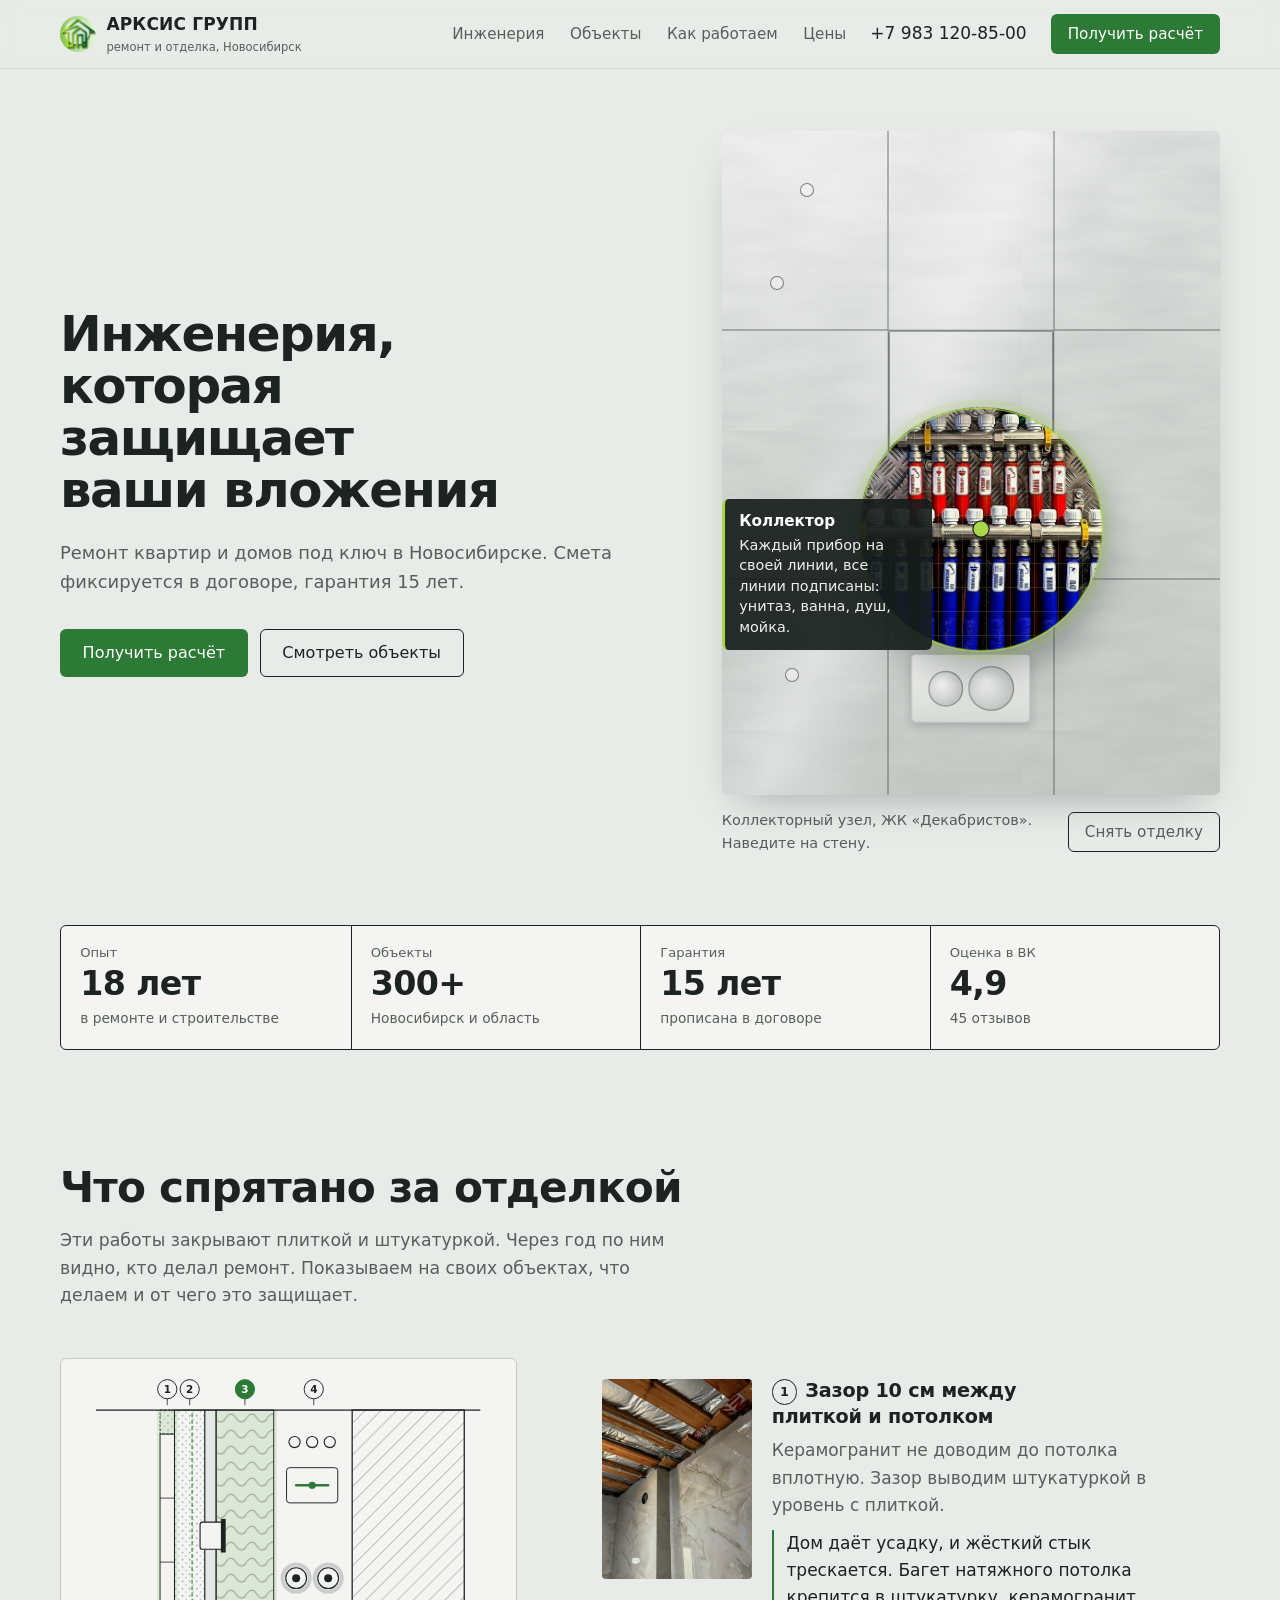
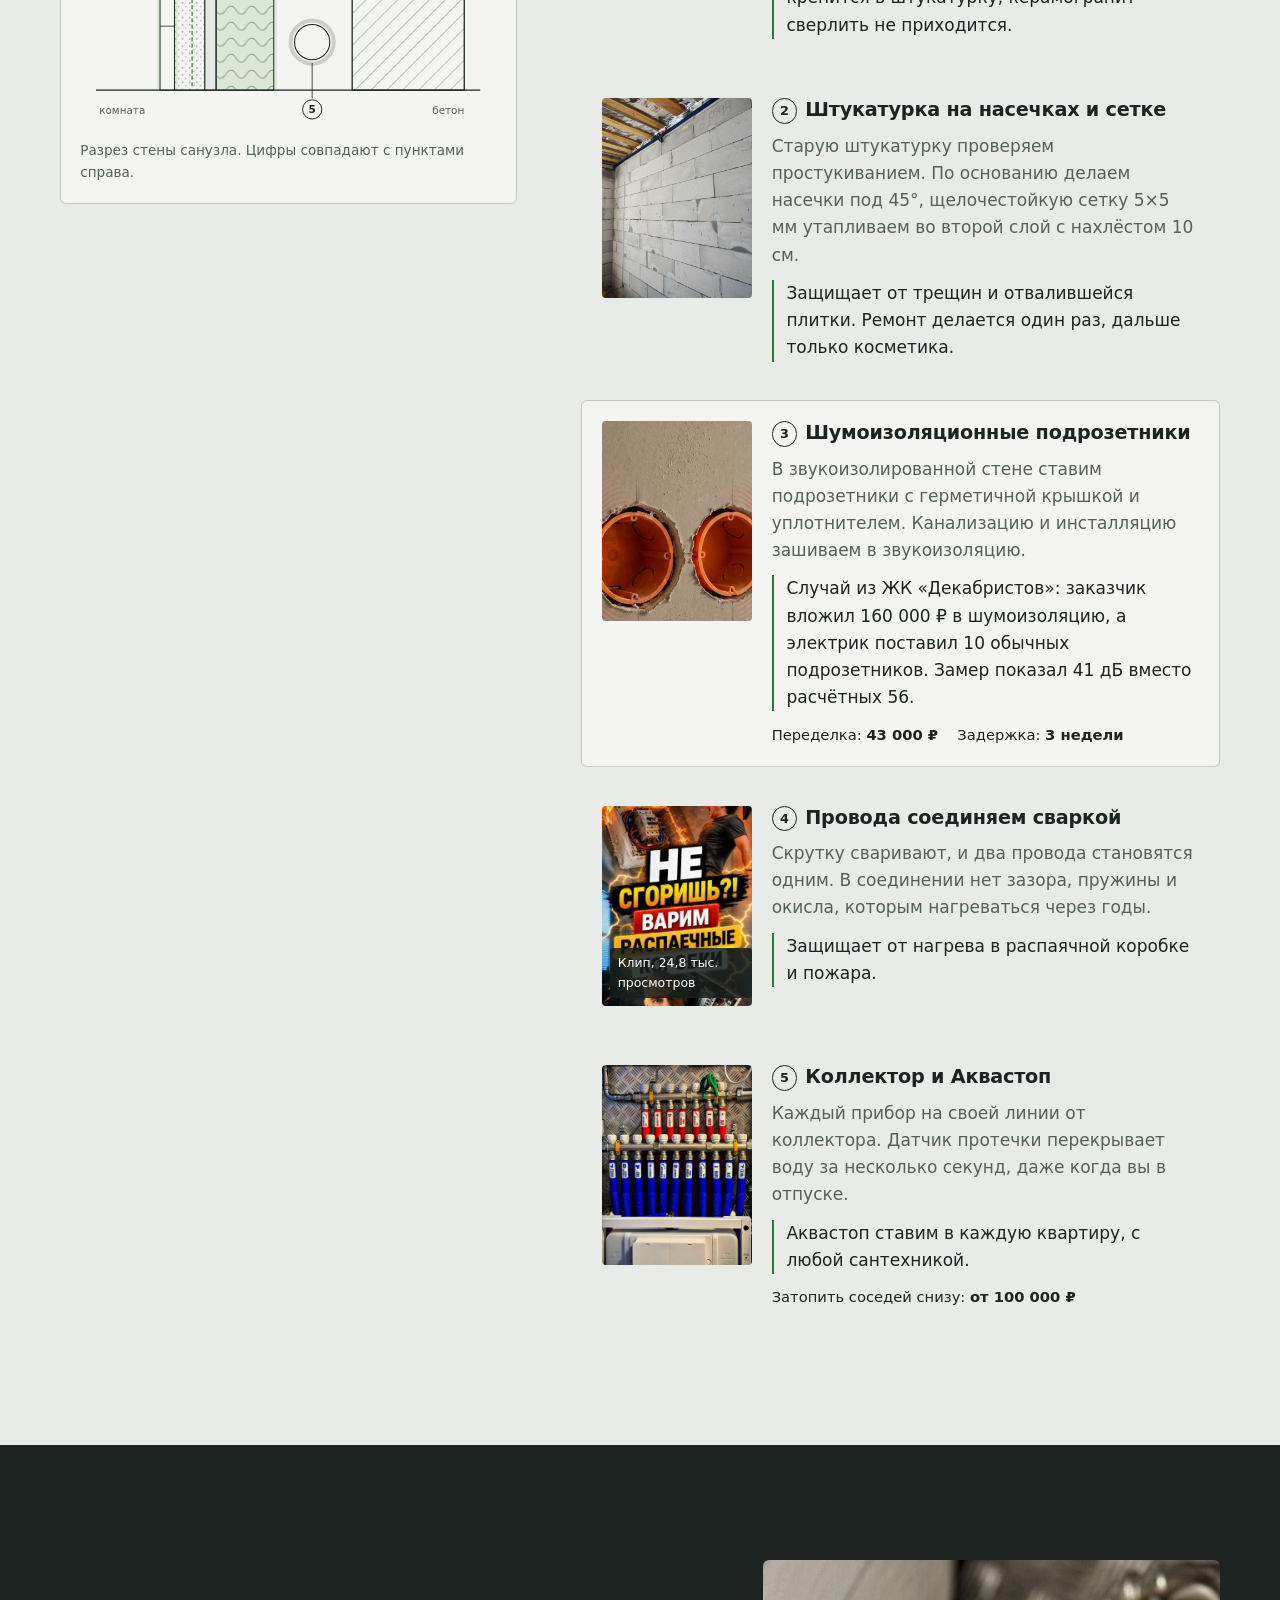
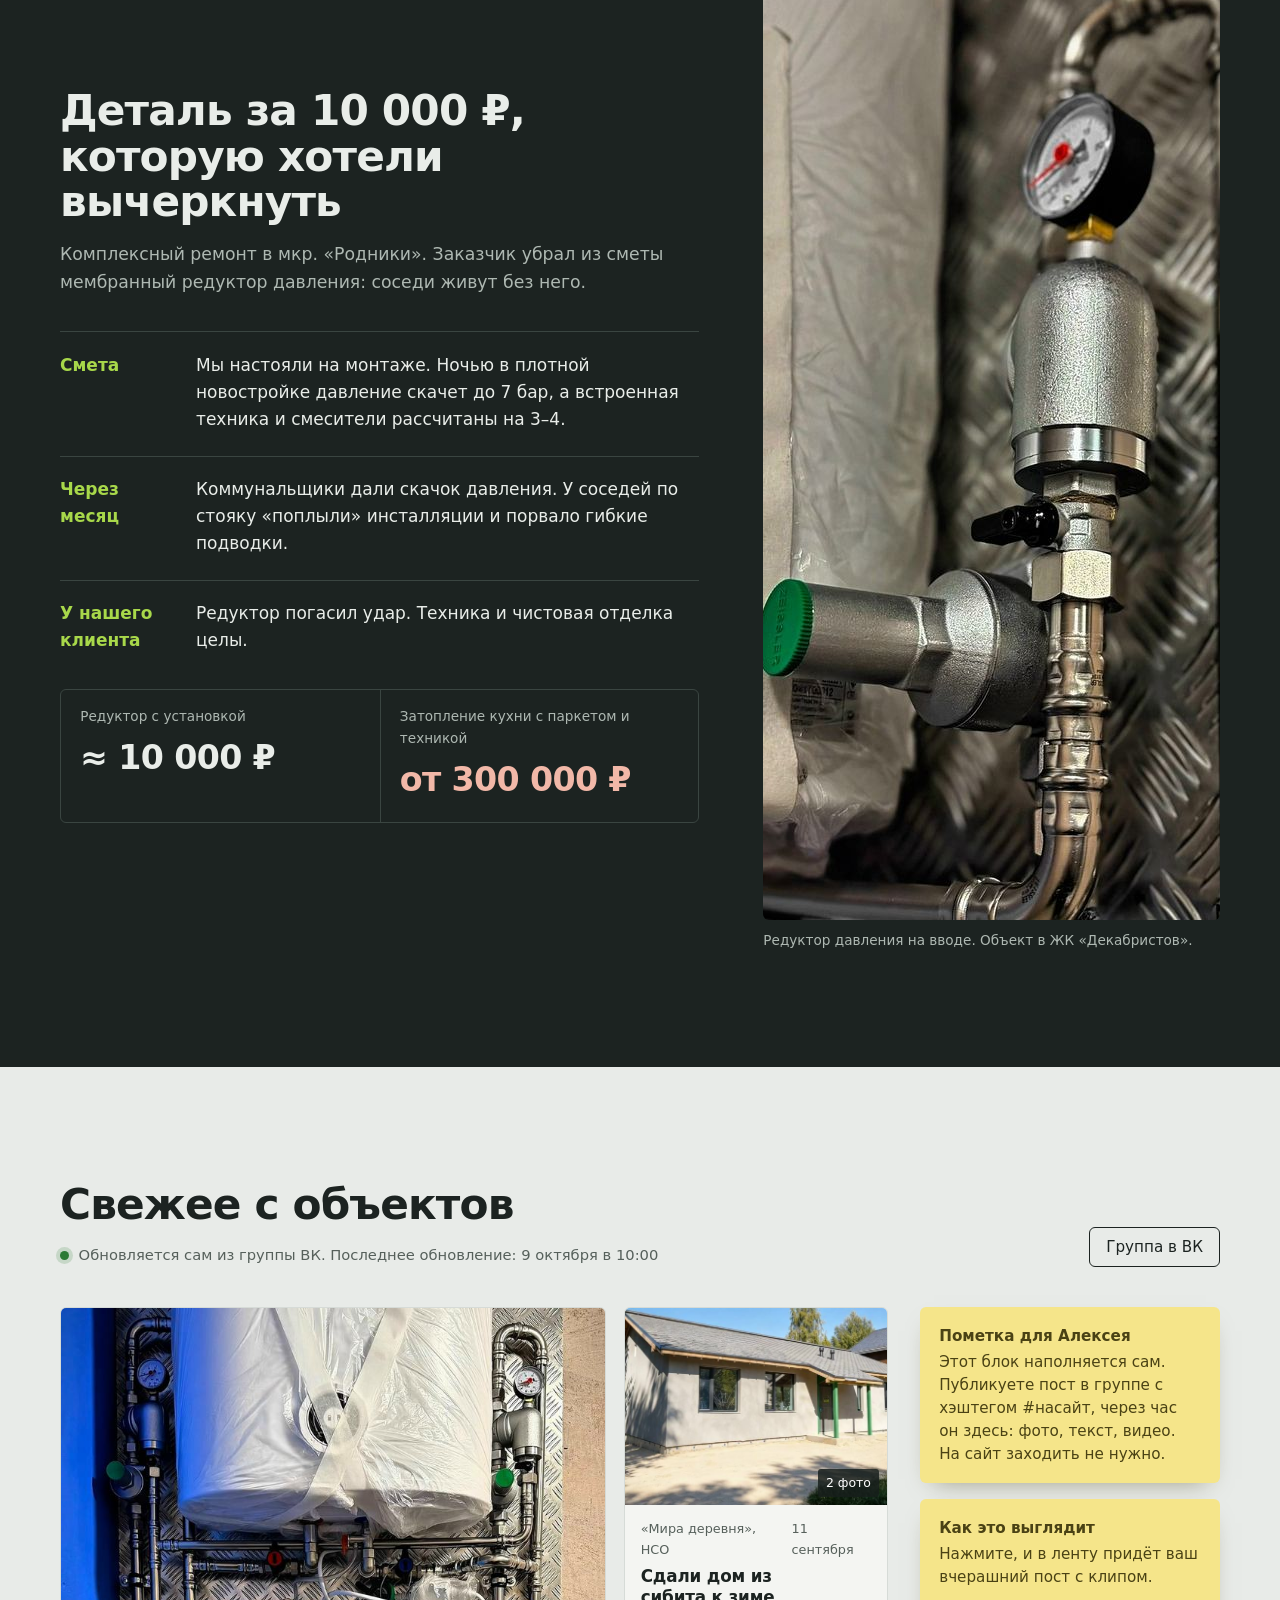
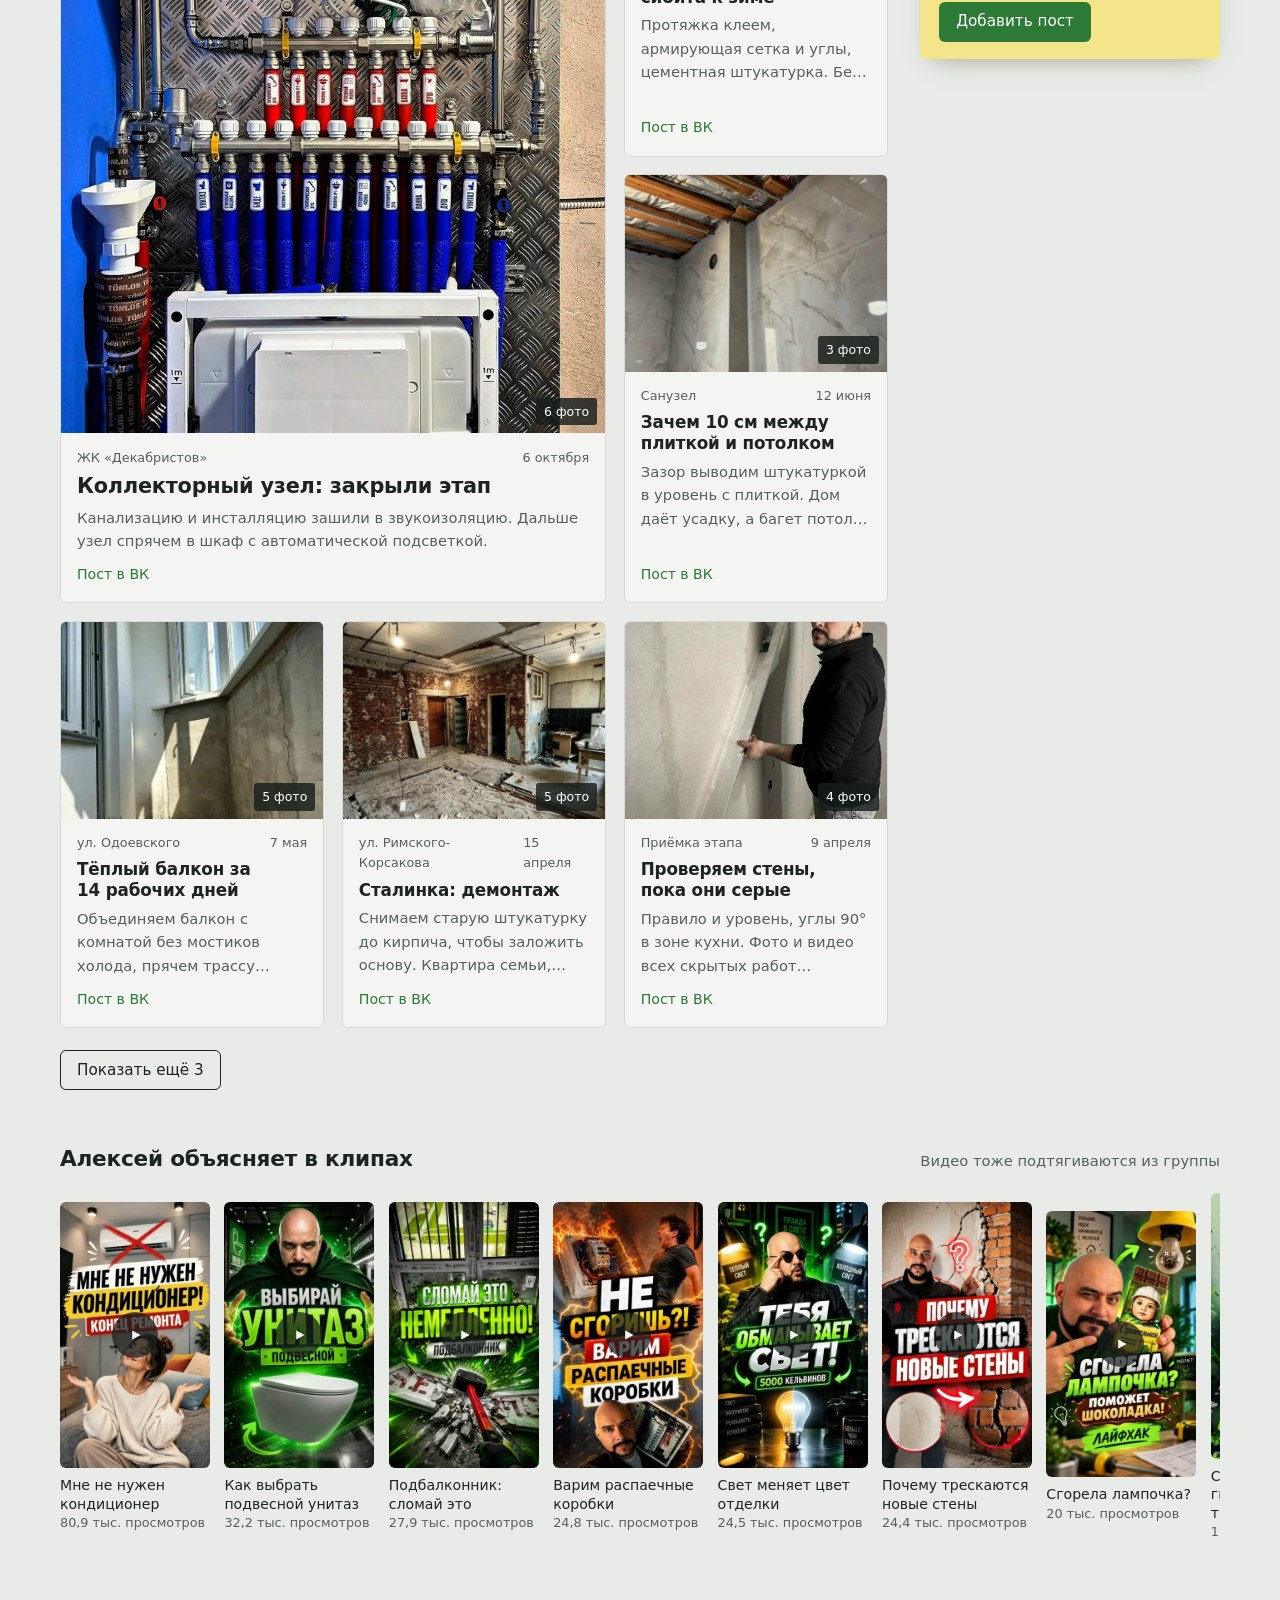
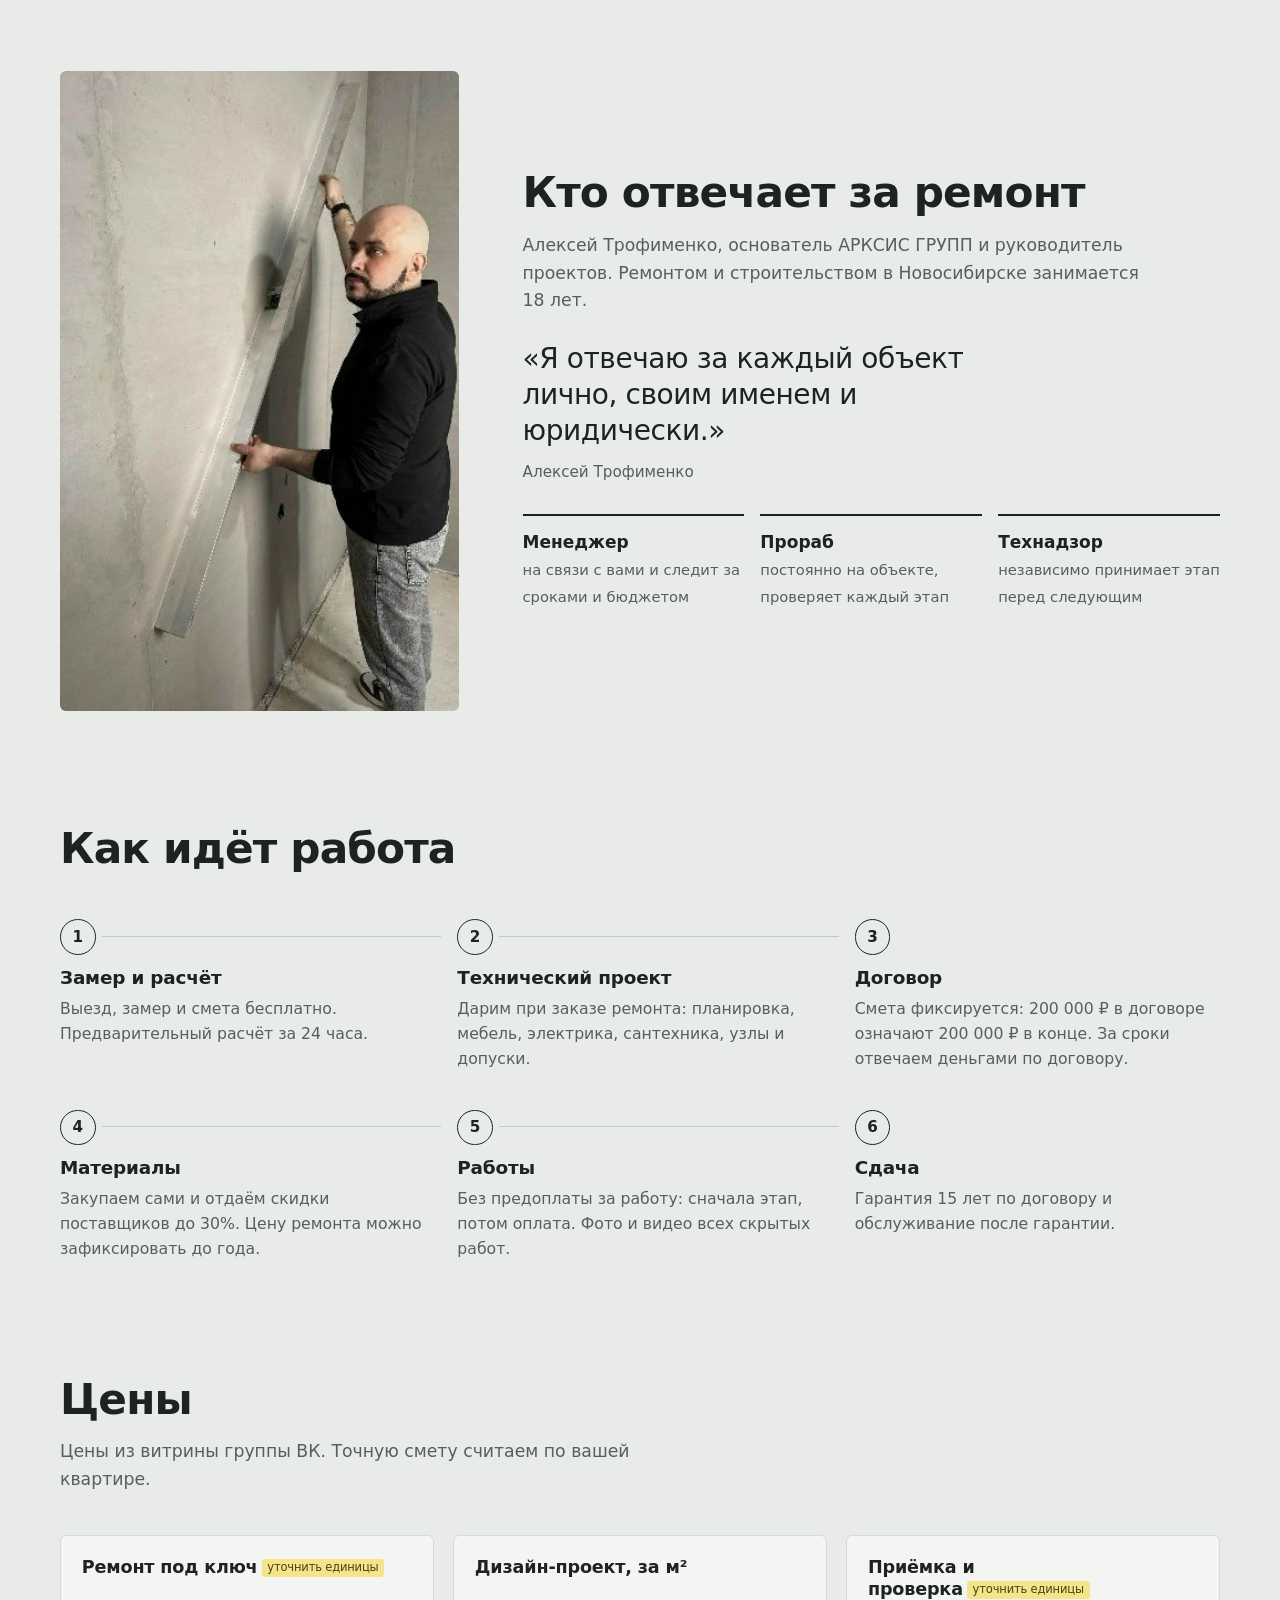
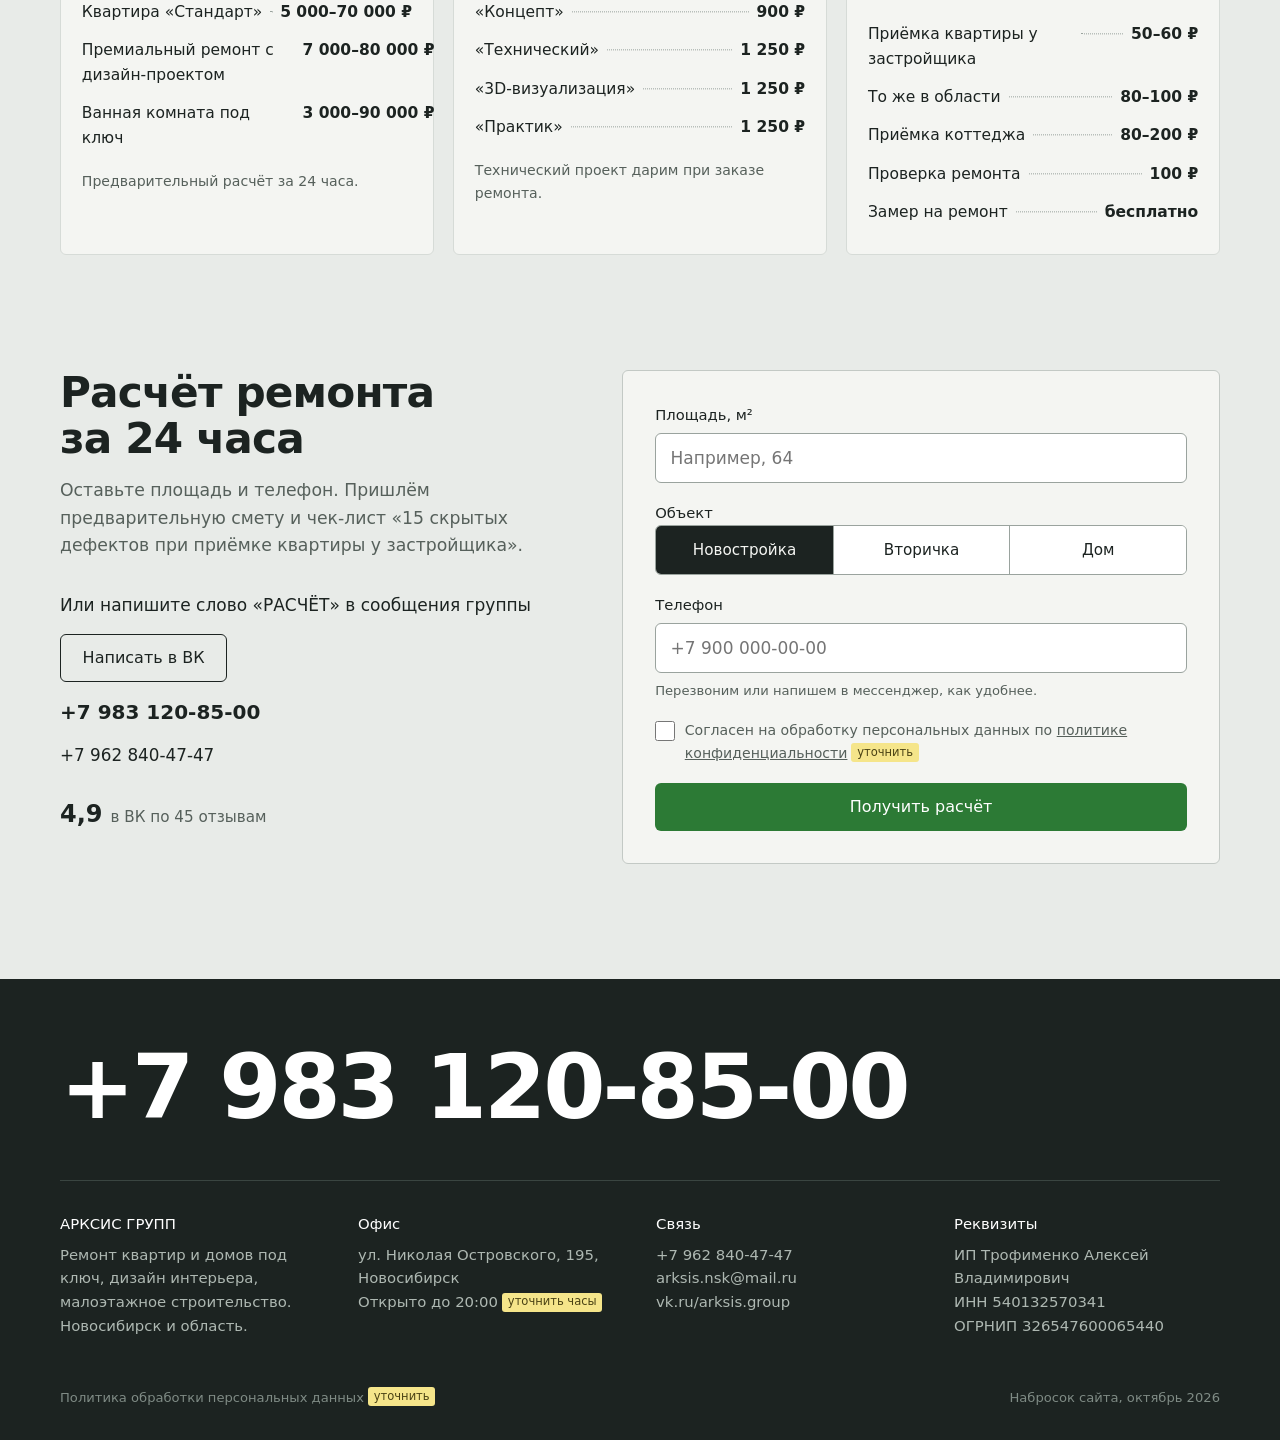
==== commit 777d1bf5: "АРКСИС: исправлен viewBox схемы разреза Co-Authored-By: Claude Opus 5.5 <noreply@anthropic.com>" ====
--- a/arksis/index.html
+++ b/arksis/index.html
@@ -372,7 +372,7 @@
 
     <div class="eng-grid">
       <figure class="cut" aria-hidden="true">
-        <svg viewBox="0 0 520 440">
+        <svg viewBox="0 0 520 440">
           <defs>
             <pattern id="hConcrete" width="14" height="14" patternUnits="userSpaceOnUse" patternTransform="rotate(45)"><line x1="0" y1="0" x2="0" y2="14" stroke="#7d8781" stroke-width="1.2"/></pattern>
             <pattern id="hDots" width="9" height="9" patternUnits="userSpaceOnUse"><circle cx="2" cy="2" r="1" fill="#8b948f"/><circle cx="6.5" cy="6.5" r=".8" fill="#8b948f"/></pattern>
@@ -629,7 +629,7 @@
       </fieldset>
       <div class="field">
         <label for="fPhone">Телефон</label>
-        <input id="fPhone" name="phone" type="tel" inputmode="tel" autocomplete="tel" placeholder="+7 900 000-00-00" required aria-describedby="fPhoneHelp">
+        <input id="fPhone" name="phone" type="tel" inputmode="tel" autocomplete="tel" placeholder="+7 900 000-00-00" required aria-describedby="fPhoneHelp">
         <small id="fPhoneHelp">Перезвоним или напишем в мессенджер, как удобнее.</small>
       </div>
       <input class="hp" type="text" name="company" tabindex="-1" autocomplete="off" aria-hidden="true">
